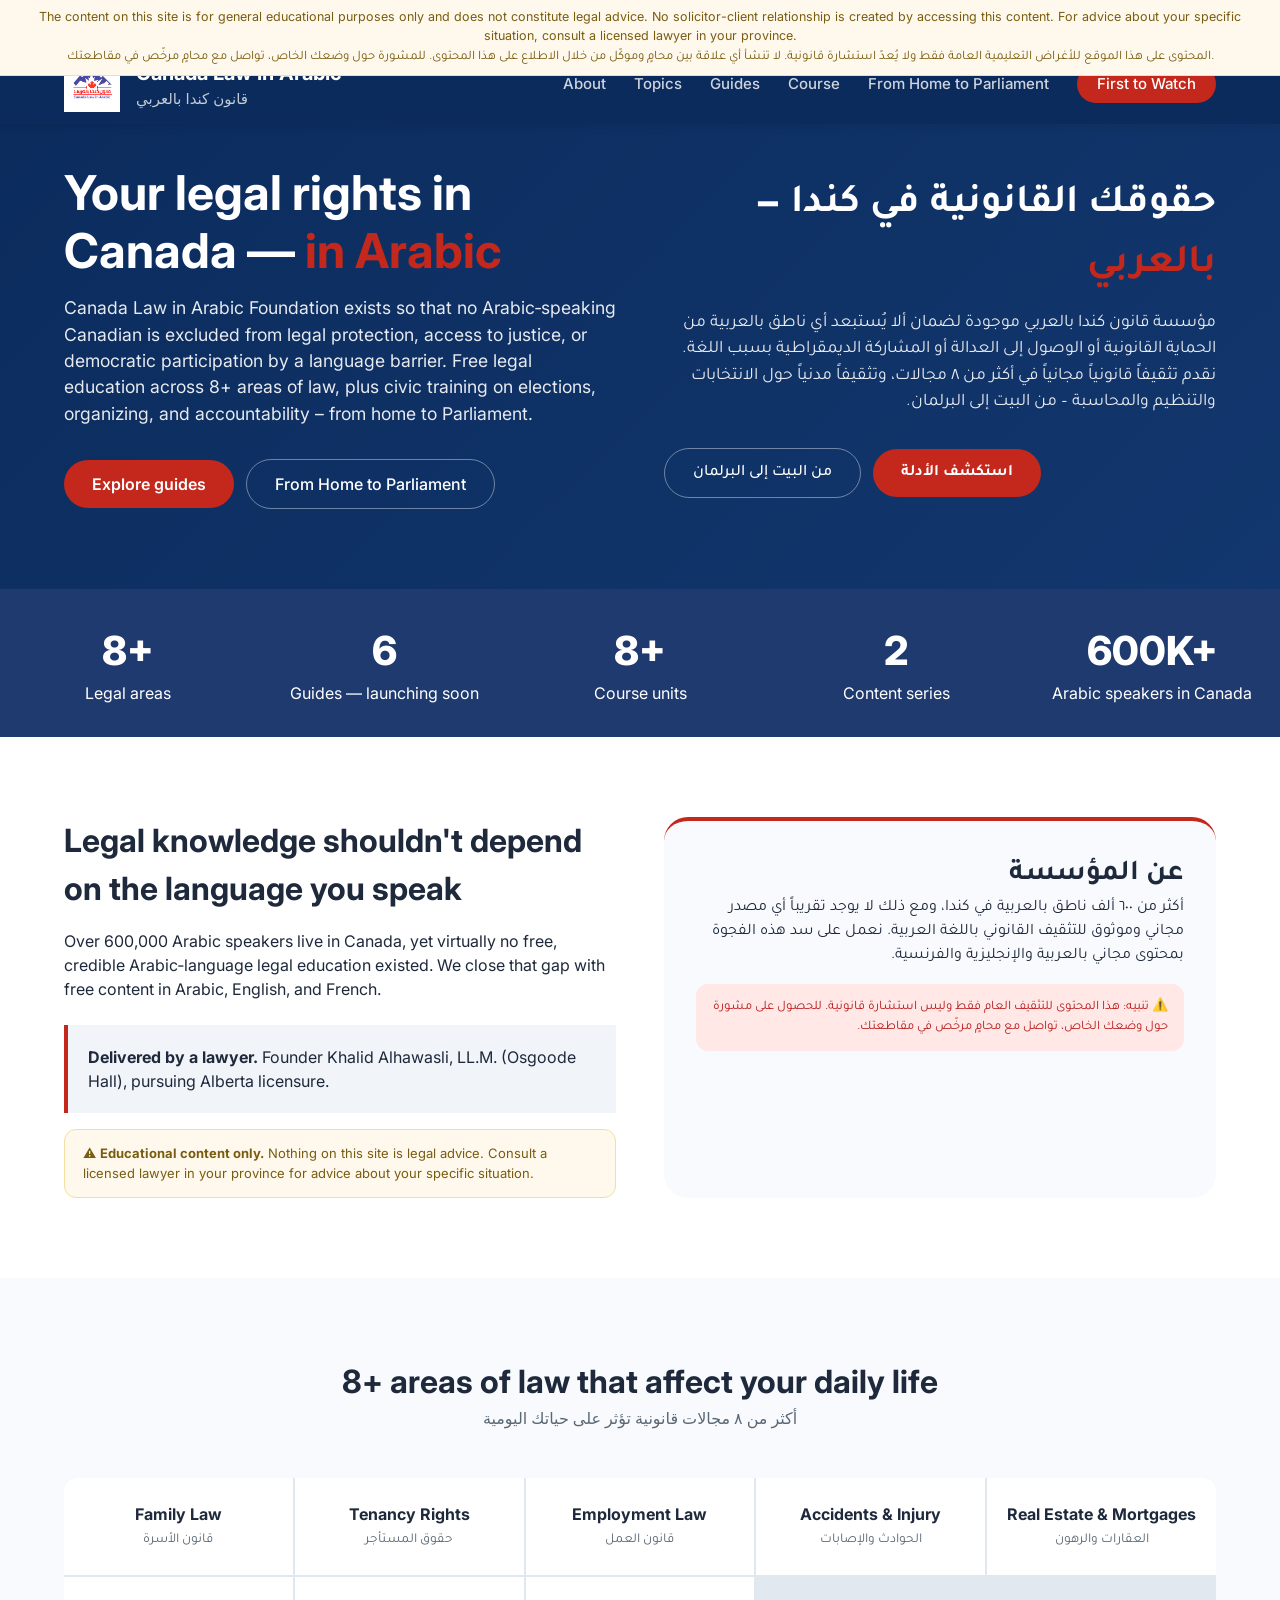
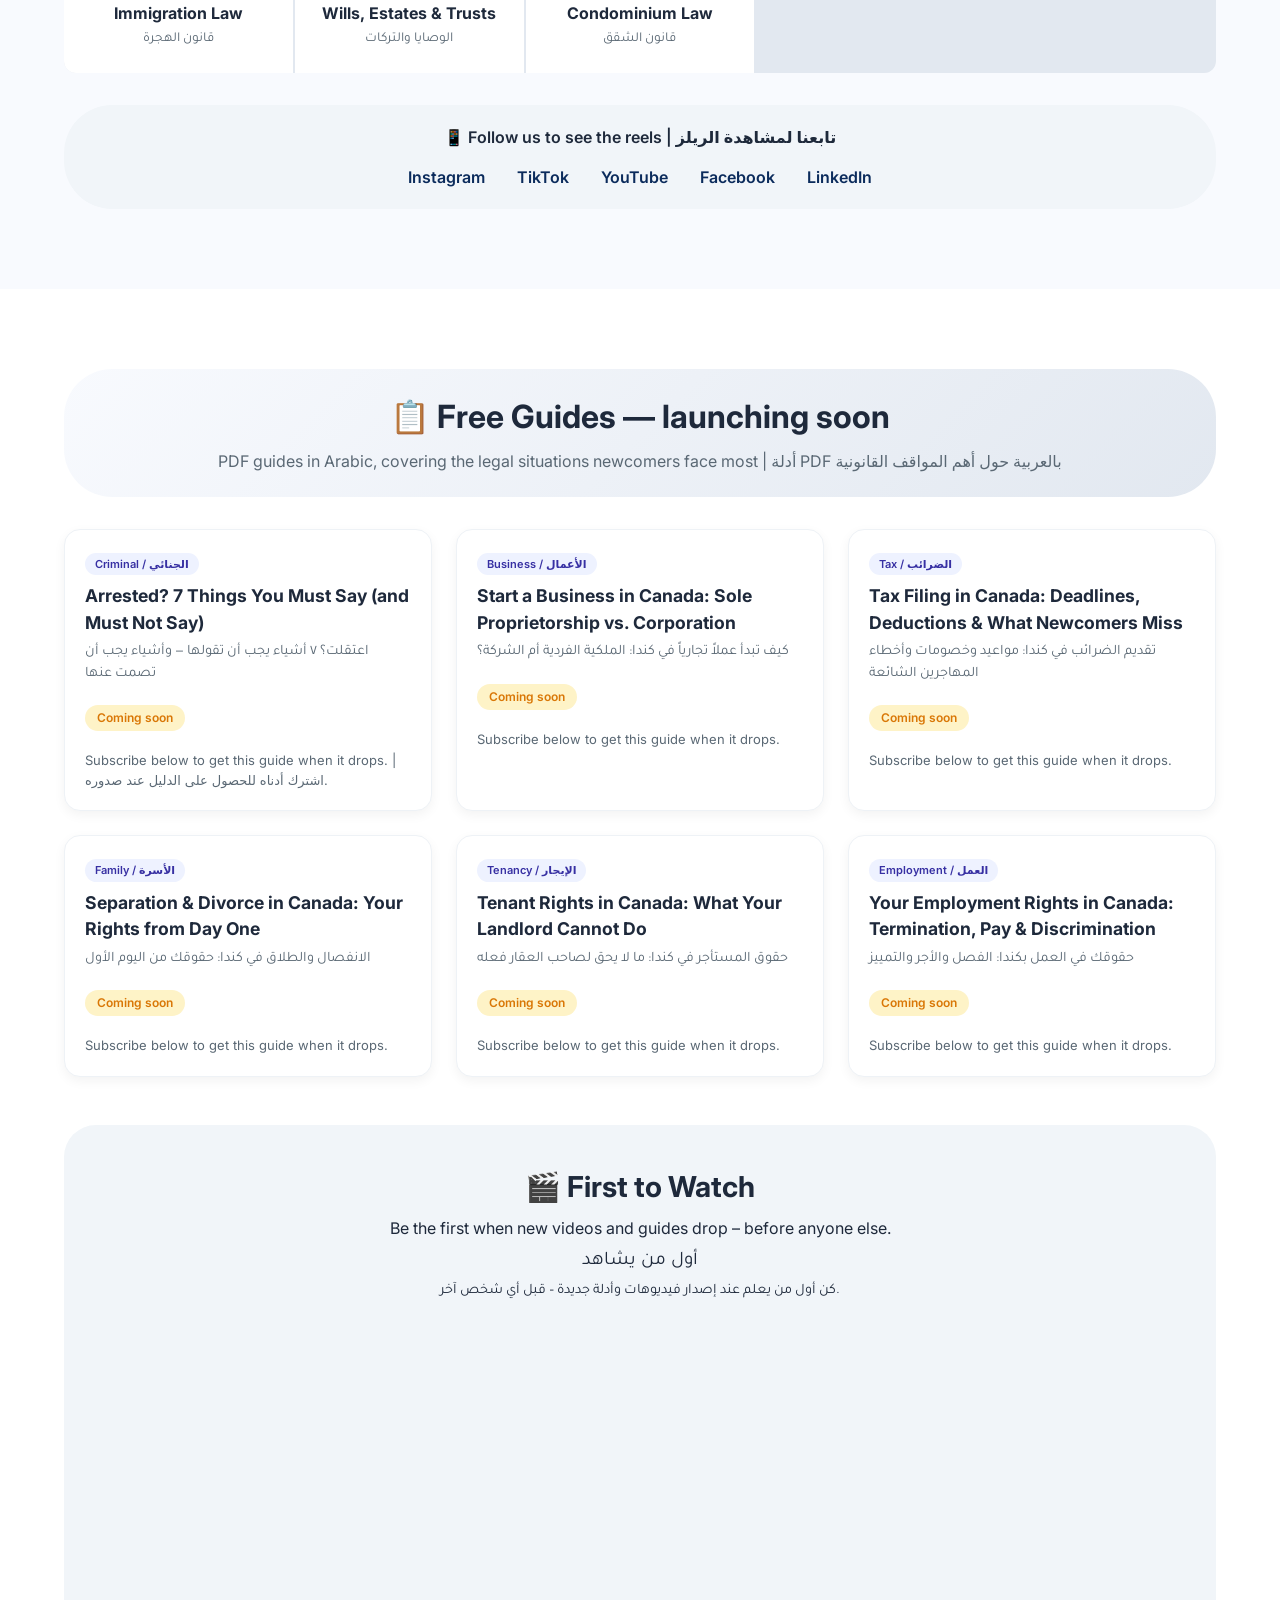
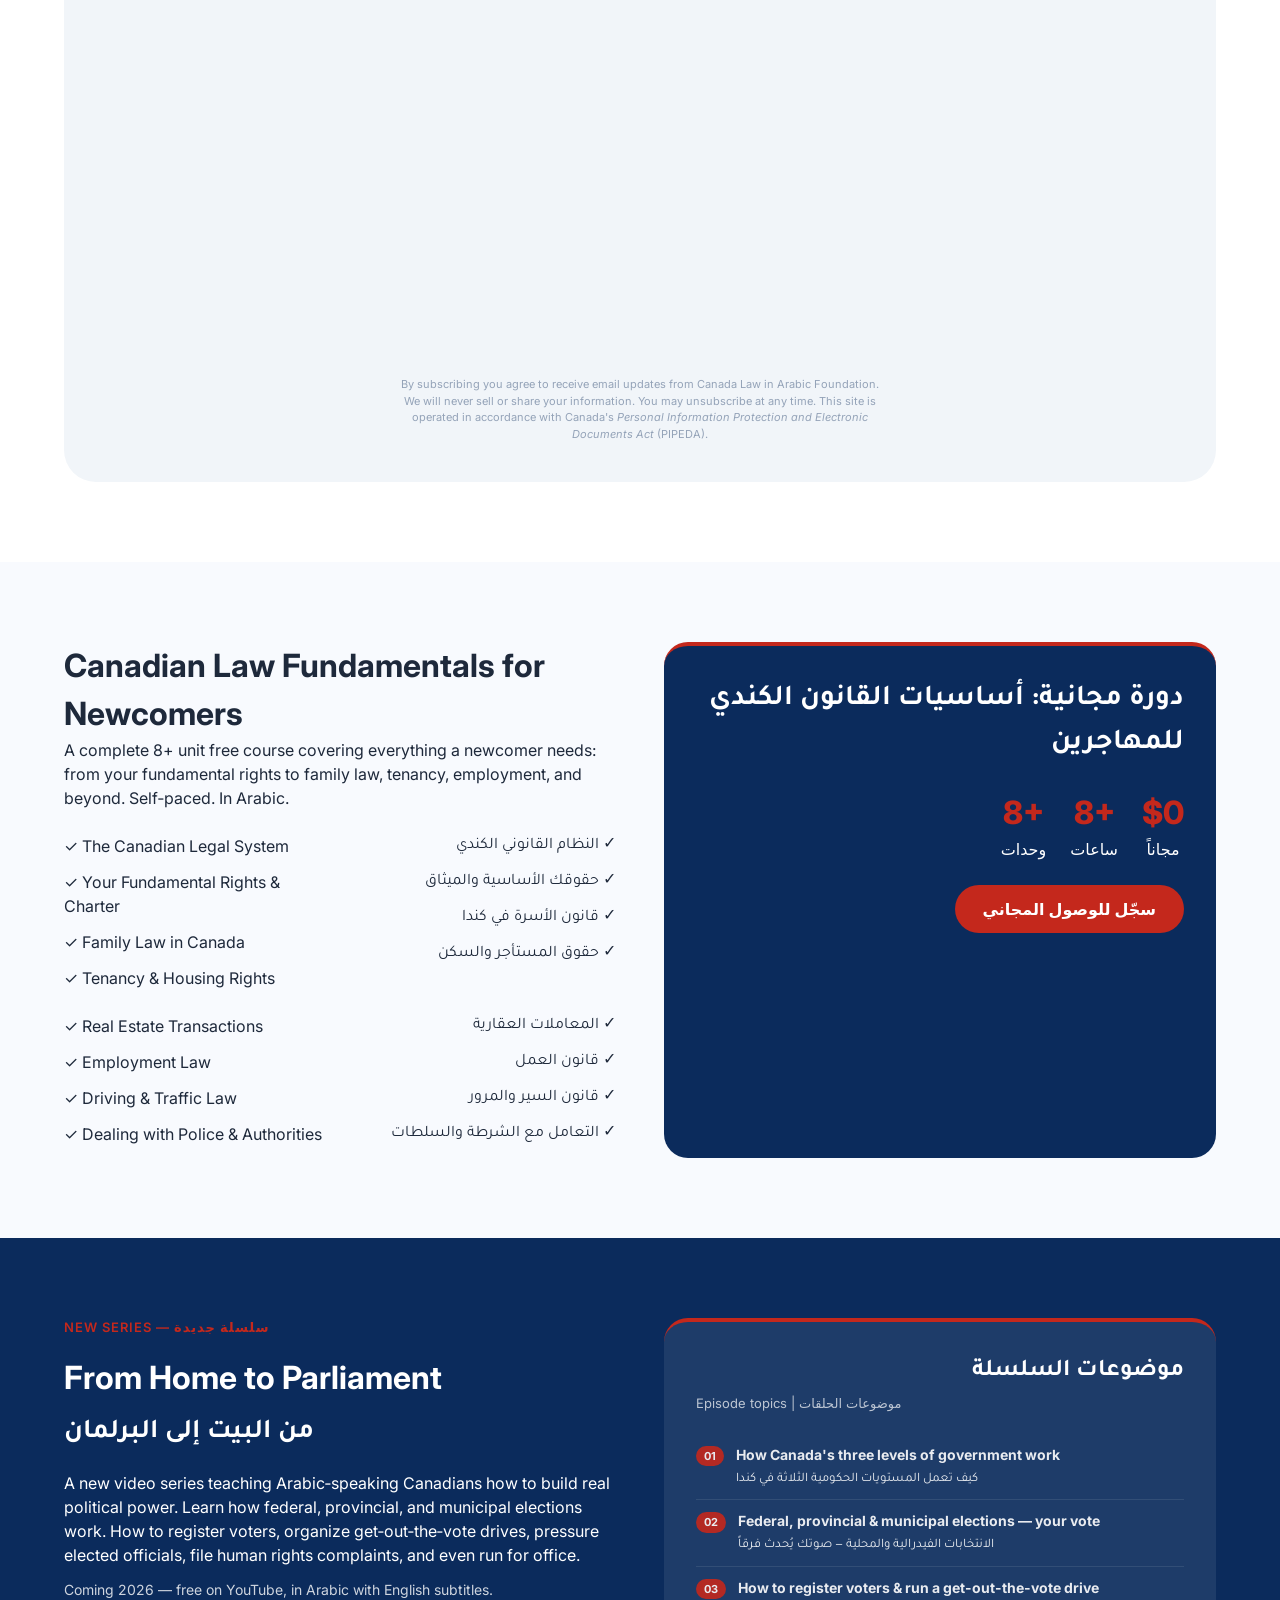
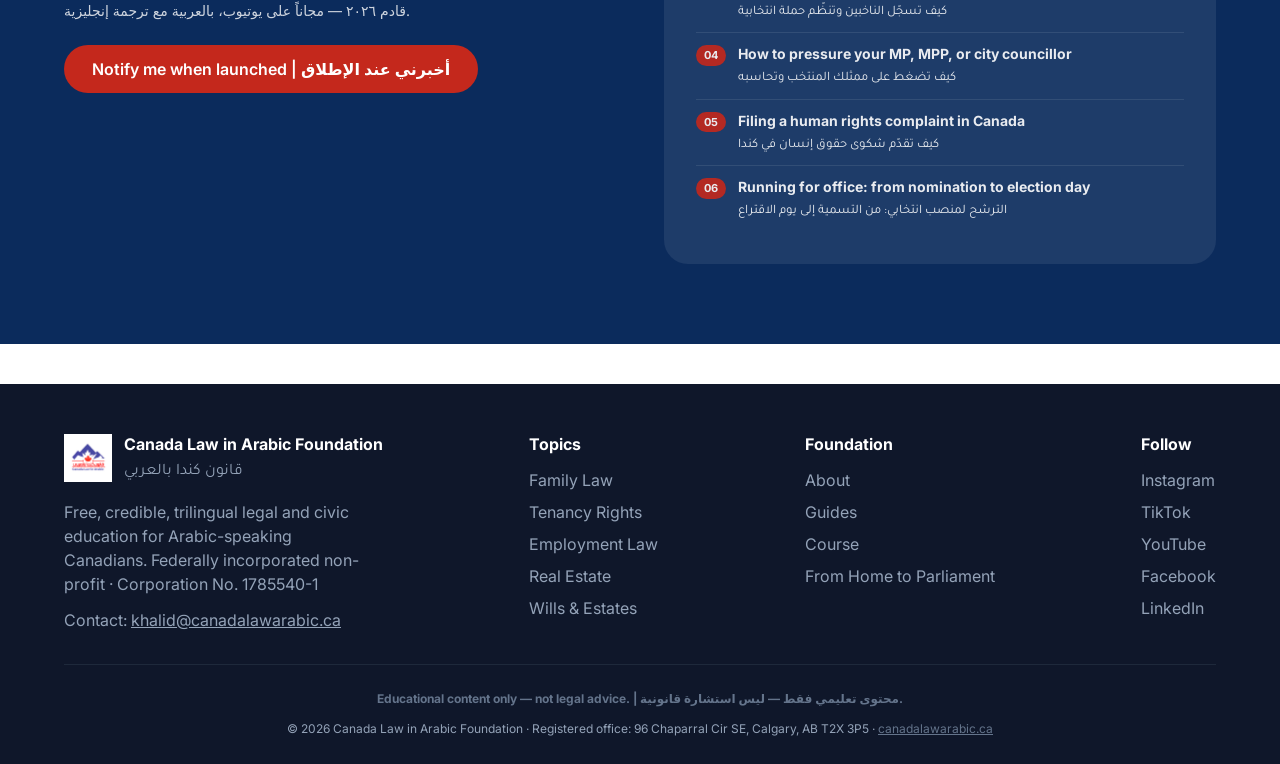
==== index.html @ 336e4d50 "Add files via upload" ====
<!DOCTYPE html>
<html lang="en">
<head>
<meta charset="UTF-8">
<meta name="viewport" content="width=device-width, initial-scale=1.0">
<meta name="description" content="Free Arabic-language legal and civic education for Arabic-speaking Canadians. قانون كندا بالعربي — التثقيف القانوني والمدني المجاني للمجتمع العربي في كندا.">
<title>Canada Law in Arabic — قانون كندا بالعربي</title>
<style>
  * {
    margin: 0;
    padding: 0;
    box-sizing: border-box;
  }
  body {
    font-family: 'Inter', system-ui, -apple-system, sans-serif;
    background: #FFFFFF;
    color: #1e293b;
    line-height: 1.5;
  }
  .container {
    max-width: 1200px;
    margin: 0 auto;
    padding: 0 24px;
  }
  section {
    padding: 80px 0;
  }
  :root {
    --blue-dark: #0B2B5C;
    --blue: #1E3A6F;
    --red: #C4281C;
    --red-bright: #E03A2E;
    --gray-light: #F8FAFE;
    --gray-mid: #64748B;
    --white: #FFFFFF;
  }
  .bg-dark { background: var(--blue-dark); color: white; }
  .bg-light { background: var(--gray-light); }
  .text-red { color: var(--red); }
  .btn-primary {
    background: var(--red);
    color: white;
    padding: 12px 28px;
    border-radius: 40px;
    text-decoration: none;
    font-weight: 600;
    display: inline-block;
    transition: background 0.2s;
    border: none;
    cursor: pointer;
    text-align: center;
  }
  .btn-primary:hover { background: var(--red-bright); }
  .btn-outline-light {
    background: transparent;
    border: 1px solid rgba(255,255,255,0.4);
    color: white;
    padding: 12px 28px;
    border-radius: 40px;
    text-decoration: none;
    font-weight: 500;
    display: inline-block;
    text-align: center;
    transition: all 0.2s;
  }
  .btn-outline-light:hover { border-color: white; background: rgba(255,255,255,0.1); }

  .hero-buttons {
    display: flex;
    flex-direction: row;
    gap: 12px;
    align-items: center;
    flex-wrap: wrap;
  }
  .hero-buttons-ar {
    display: flex;
    flex-direction: row;
    gap: 12px;
    align-items: center;
    flex-wrap: wrap;
    justify-content: flex-end;
  }

  /* ── Disclaimer bar ── */
  .disclaimer-bar {
    background: #FEF9EC;
    border-bottom: 1px solid #F3DFA0;
    padding: 8px 24px;
    text-align: center;
    font-size: 12.5px;
    color: #7A5C10;
    line-height: 1.5;
    position: fixed;
    top: 0;
    left: 0;
    right: 0;
    z-index: 200;
  }
  .disclaimer-bar .ar {
    font-family: 'Tajawal', system-ui;
    font-size: 13px;
    display: block;
    margin-top: 2px;
  }

  /* Navigation */
  nav {
    position: fixed;
    top: 44px; /* disclaimer bar height */
    left: 0;
    right: 0;
    background: var(--blue-dark);
    padding: 12px 0;
    z-index: 100;
    box-shadow: 0 2px 10px rgba(0,0,0,0.1);
  }
  .nav-inner {
    display: flex;
    justify-content: space-between;
    align-items: center;
    max-width: 1200px;
    margin: 0 auto;
    padding: 0 24px;
  }
  .logo {
    display: flex;
    align-items: center;
    gap: 16px;
    text-decoration: none;
  }
  .logo img { height: 56px; width: auto; }
  .logo-text .en { font-weight: 700; font-size: 20px; color: white; }
  .logo-text .ar { font-size: 15px; color: rgba(255,255,255,0.75); }

  /* Desktop nav links */
  .nav-links {
    display: flex;
    gap: 28px;
    align-items: center;
  }
  .nav-links a {
    color: rgba(255,255,255,0.8);
    text-decoration: none;
    font-size: 15px;
    font-weight: 500;
  }
  .nav-links a.nav-cta {
    background: var(--red);
    padding: 8px 20px;
    border-radius: 40px;
    color: white;
  }

  /* Mobile menu button */
  .menu-toggle {
    display: none;
    background: none;
    border: none;
    cursor: pointer;
    padding: 8px;
  }
  .menu-toggle span {
    display: block;
    width: 25px;
    height: 3px;
    background: white;
    margin: 5px 0;
    transition: 0.3s;
  }

  /* Hero */
  .hero {
    padding-top: 164px; /* disclaimer 44px + nav ~80px + some breathing room */
    background: linear-gradient(135deg, #0B2B5C 0%, #12376E 100%);
    color: white;
  }
  .hero-grid {
    display: grid;
    grid-template-columns: 1fr 1fr;
    gap: 48px;
    align-items: center;
  }
  .hero h1 { font-size: 3rem; font-weight: 700; margin-bottom: 1rem; line-height: 1.2; }
  .hero p { font-size: 1.1rem; opacity: 0.9; margin-bottom: 2rem; }
  .hero-ar { direction: rtl; text-align: right; font-family: 'Tajawal', system-ui; }
  .hero-ar h2 { font-size: 2.5rem; font-weight: 700; margin-bottom: 1rem; }

  /* Stats */
  .stats-grid {
    display: grid;
    grid-template-columns: repeat(5,1fr);
    background: var(--blue);
    color: white;
    text-align: center;
    padding: 32px 0;
  }
  .stat-number { font-size: 2.5rem; font-weight: 800; }
  .stat-note { font-size: 10px; opacity: 0.6; font-style: italic; margin-top: 2px; }

  /* Pillars */
  .pillars-grid {
    display: grid;
    grid-template-columns: repeat(auto-fill, minmax(220px,1fr));
    gap: 2px;
    background: #e2e8f0;
    border-radius: 12px;
    overflow: hidden;
    margin-bottom: 32px;
  }
  .pillar-card {
    background: white;
    padding: 24px 16px;
    text-align: center;
  }
  .pillar-card h3 { font-size: 1rem; font-weight: 700; margin-bottom: 4px; }
  .pillar-card .ar { font-family: 'Tajawal', system-ui; font-size: 0.85rem; color: #5a6874; }

  /* Social */
  .social-follow {
    text-align: center;
    margin-top: 24px;
    padding: 20px;
    background: #F1F5F9;
    border-radius: 48px;
  }
  .social-follow p { font-weight: 600; margin-bottom: 16px; }
  .social-icons {
    display: flex;
    justify-content: center;
    gap: 32px;
    flex-wrap: wrap;
  }
  .social-icons a {
    color: var(--blue-dark);
    text-decoration: none;
    font-weight: 600;
    font-size: 1rem;
    transition: color 0.2s;
  }
  .social-icons a:hover { color: var(--red); }

  /* Guides */
  .guides-header {
    text-align: center;
    margin-bottom: 32px;
    background: linear-gradient(135deg, #F8FAFE 0%, #E2E8F0 100%);
    padding: 24px;
    border-radius: 48px;
    width: 100%;
  }
  .guides-header h2 { font-size: 2rem; margin-bottom: 8px; }
  .guides-header p { color: #5a6874; }
  .guides-grid {
    display: grid;
    grid-template-columns: repeat(auto-fill, minmax(280px,1fr));
    gap: 24px;
    margin-top: 32px;
  }
  .guide-card {
    background: white;
    border-radius: 16px;
    box-shadow: 0 4px 12px rgba(0,0,0,0.05);
    padding: 20px;
    border: 1px solid #eef2f6;
  }
  .guide-card h3 { font-size: 1.1rem; margin-bottom: 6px; }
  .guide-card .ar-title { font-family: 'Tajawal', system-ui; font-size: 0.9rem; color: #5a6874; margin-bottom: 12px; }
  .badge-coming {
    display: inline-block;
    background: #FEF3C7;
    color: #D97706;
    font-size: 12px;
    font-weight: 600;
    padding: 4px 12px;
    border-radius: 20px;
    margin: 8px 0;
  }
  .guide-area-tag {
    display: inline-block;
    background: #EEF2FF;
    color: #3730A3;
    font-size: 11px;
    font-weight: 600;
    padding: 3px 10px;
    border-radius: 20px;
    margin-bottom: 8px;
  }

  /* Two columns */
  .two-columns {
    display: grid;
    grid-template-columns: 1fr 1fr;
    gap: 48px;
  }
  .dark-card {
    background: rgba(255,255,255,0.08);
    border-radius: 24px;
    padding: 32px;
    border-top: 4px solid var(--red);
  }
  .course-stats {
    display: flex;
    gap: 24px;
    justify-content: flex-end;
    margin: 24px 0;
  }
  .course-stats div { text-align: center; }
  .course-stats .number {
    font-size: 2rem;
    font-weight: 800;
    color: var(--red);
  }

  /* Parliament series episodes */
  .episode-list {
    list-style: none;
    margin-top: 20px;
  }
  .episode-list li {
    display: flex;
    align-items: flex-start;
    gap: 12px;
    padding: 10px 0;
    border-bottom: 1px solid rgba(255,255,255,0.1);
    font-size: 14px;
    opacity: 0.9;
  }
  .episode-list li:last-child { border-bottom: none; }
  .ep-num {
    background: var(--red);
    color: white;
    font-size: 11px;
    font-weight: 700;
    padding: 2px 8px;
    border-radius: 20px;
    flex-shrink: 0;
    margin-top: 2px;
  }

  /* Footer */
  footer {
    background: #0F172A;
    color: #94a3b8;
    padding: 48px 0 24px;
    margin-top: 40px;
  }
  footer li { margin-bottom: 8px; }

  /* Responsive */
  @media (max-width: 768px) {
    .hero-grid, .two-columns { grid-template-columns: 1fr; }
    .stats-grid { grid-template-columns: repeat(2,1fr); gap: 16px; }
    .guides-grid { grid-template-columns: 1fr; }
    .pillars-grid { grid-template-columns: repeat(2,1fr); }
    .guides-header { padding: 16px; }
    .hero-buttons, .hero-buttons-ar { justify-content: center; }

    .disclaimer-bar { font-size: 11px; padding: 6px 12px; }
    nav { top: 52px; }
    .hero { padding-top: 172px; }

    /* Mobile menu */
    .menu-toggle { display: block; }
    .nav-links {
      position: fixed;
      top: 132px; /* disclaimer + nav */
      left: -100%;
      width: 100%;
      background: var(--blue-dark);
      flex-direction: column;
      gap: 0;
      transition: 0.3s;
      padding: 20px 0;
      z-index: 99;
    }
    .nav-links.active { left: 0; }
    .nav-links a {
      display: block;
      padding: 15px 24px;
      width: 100%;
      text-align: center;
      border-bottom: 1px solid rgba(255,255,255,0.1);
      margin-left: 0;
    }
    .nav-links a.nav-cta {
      background: var(--red);
      margin: 10px 24px;
      width: auto;
      display: inline-block;
    }
  }
</style>
<link href="https://fonts.googleapis.com/css2?family=Inter:opsz,wght@14..32,400;14..32,500;14..32,600;14..32,700&family=Tajawal:wght@400;500;700;800&display=swap" rel="stylesheet">
</head>
<body>

<!-- ── DISCLAIMER BAR ── -->
<div class="disclaimer-bar">
  The content on this site is for general educational purposes only and does not constitute legal advice. No solicitor-client relationship is created by accessing this content. For advice about your specific situation, consult a licensed lawyer in your province.
  <span class="ar">المحتوى على هذا الموقع للأغراض التعليمية العامة فقط ولا يُعدّ استشارة قانونية. لا تنشأ أي علاقة بين محامٍ وموكّل من خلال الاطلاع على هذا المحتوى. للمشورة حول وضعك الخاص، تواصل مع محامٍ مرخّص في مقاطعتك.</span>
</div>

<nav>
  <div class="nav-inner">
    <a href="#home" class="logo">
      <img src="images/logo.png" alt="Canada Law in Arabic" onerror="this.src='https://canadalawarabic.ca/images/logo.png'">
      <div class="logo-text"><div class="en">Canada Law in Arabic</div><div class="ar">قانون كندا بالعربي</div></div>
    </a>
    <button class="menu-toggle" id="menuToggle" aria-label="Menu">
      <span></span><span></span><span></span>
    </button>
    <div class="nav-links" id="navLinks">
      <a href="#about">About</a>
      <a href="#pillars">Topics</a>
      <a href="#guides">Guides</a>
      <a href="#course">Course</a>
      <a href="#power-series">From Home to Parliament</a>
      <a href="#subscribe-form" class="nav-cta">First to Watch</a>
    </div>
  </div>
</nav>

<section class="hero" id="home">
  <div class="container">
    <div class="hero-grid">
      <div>
        <h1>Your legal rights in Canada — <span class="text-red">in Arabic</span></h1>
        <p>Canada Law in Arabic Foundation exists so that no Arabic‑speaking Canadian is excluded from legal protection, access to justice, or democratic participation by a language barrier. Free legal education across 8+ areas of law, plus civic training on elections, organizing, and accountability – from home to Parliament.</p>
        <div class="hero-buttons">
          <a href="#guides" class="btn-primary">Explore guides</a>
          <a href="#power-series" class="btn-outline-light">From Home to Parliament</a>
        </div>
      </div>
      <div class="hero-ar">
        <h2>حقوقك القانونية في كندا — <span class="text-red">بالعربي</span></h2>
        <p>مؤسسة قانون كندا بالعربي موجودة لضمان ألا يُستبعد أي ناطق بالعربية من الحماية القانونية أو الوصول إلى العدالة أو المشاركة الديمقراطية بسبب اللغة. نقدم تثقيفاً قانونياً مجانياً في أكثر من ٨ مجالات، وتثقيفاً مدنياً حول الانتخابات والتنظيم والمحاسبة – من البيت إلى البرلمان.</p>
        <div class="hero-buttons-ar">
          <a href="#guides" class="btn-primary">استكشف الأدلة</a>
          <a href="#power-series" class="btn-outline-light">من البيت إلى البرلمان</a>
        </div>
      </div>
    </div>
  </div>
</section>

<div class="stats-grid">
  <div>
    <div class="stat-number">8+</div>
    <div>Legal areas</div>
  </div>
  <div>
    <div class="stat-number">6</div>
    <div>Guides — launching soon</div>
  </div>
  <div>
    <div class="stat-number">8+</div>
    <div>Course units</div>
  </div>
  <div>
    <div class="stat-number">2</div>
    <div>Content series</div>
  </div>
  <div>
    <div class="stat-number">600K+</div>
    <div>Arabic speakers in Canada</div>
  </div>
</div>

<section id="about">
  <div class="container">
    <div class="two-columns">
      <div>
        <h2 style="font-size: 2rem; margin-bottom: 1rem;">Legal knowledge shouldn't depend on the language you speak</h2>
        <p>Over 600,000 Arabic speakers live in Canada, yet virtually no free, credible Arabic‑language legal education existed. We close that gap with free content in Arabic, English, and French.</p>
        <div style="background: #F1F5F9; padding: 20px; border-left: 4px solid var(--red); margin-top: 24px;">
          <strong>Delivered by a lawyer.</strong> Founder Khalid Alhawasli, LL.M. (Osgoode Hall), pursuing Alberta licensure.
        </div>
        <div style="background: #FEF9EC; border: 1px solid #F3DFA0; padding: 14px 18px; border-radius: 12px; margin-top: 16px; font-size: 13px; color: #7A5C10;">
          ⚠️ <strong>Educational content only.</strong> Nothing on this site is legal advice. Consult a licensed lawyer in your province for advice about your specific situation.
        </div>
      </div>
      <div style="background: #F8FAFE; padding: 32px; border-radius: 24px; border-top: 4px solid var(--red);">
        <h3 style="font-family: 'Tajawal'; font-size: 1.8rem; text-align: right; direction: rtl;">عن المؤسسة</h3>
        <p style="font-family: 'Tajawal'; direction: rtl; text-align: right;">أكثر من ٦٠٠ ألف ناطق بالعربية في كندا، ومع ذلك لا يوجد تقريباً أي مصدر مجاني وموثوق للتثقيف القانوني باللغة العربية. نعمل على سد هذه الفجوة بمحتوى مجاني بالعربية والإنجليزية والفرنسية.</p>
        <div style="background: #FFE8E6; padding: 14px 16px; border-radius: 12px; margin-top: 16px;">
          <p style="font-family: 'Tajawal'; font-size: 13px; color: #B91C1C; direction: rtl; text-align: right;">⚠️ تنبيه: هذا المحتوى للتثقيف العام فقط وليس استشارة قانونية. للحصول على مشورة حول وضعك الخاص، تواصل مع محامٍ مرخّص في مقاطعتك.</p>
        </div>
      </div>
    </div>
  </div>
</section>

<section id="pillars" class="bg-light">
  <div class="container">
    <div style="text-align: center; margin-bottom: 48px;">
      <h2 style="font-size: 2rem;">8+ areas of law that affect your daily life</h2>
      <p style="color: #5a6874;">أكثر من ٨ مجالات قانونية تؤثر على حياتك اليومية</p>
    </div>
    <div class="pillars-grid">
      <div class="pillar-card"><h3>Family Law</h3><div class="ar">قانون الأسرة</div></div>
      <div class="pillar-card"><h3>Tenancy Rights</h3><div class="ar">حقوق المستأجر</div></div>
      <div class="pillar-card"><h3>Employment Law</h3><div class="ar">قانون العمل</div></div>
      <div class="pillar-card"><h3>Accidents &amp; Injury</h3><div class="ar">الحوادث والإصابات</div></div>
      <div class="pillar-card"><h3>Real Estate &amp; Mortgages</h3><div class="ar">العقارات والرهون</div></div>
      <div class="pillar-card"><h3>Immigration Law</h3><div class="ar">قانون الهجرة</div></div>
      <div class="pillar-card"><h3>Wills, Estates &amp; Trusts</h3><div class="ar">الوصايا والتركات</div></div>
      <div class="pillar-card"><h3>Condominium Law</h3><div class="ar">قانون الشقق</div></div>
    </div>

    <div class="social-follow">
      <p>📱 Follow us to see the reels | تابعنا لمشاهدة الريلز</p>
      <div class="social-icons">
        <a href="https://instagram.com/canadalawarabic" target="_blank">Instagram</a>
        <a href="https://tiktok.com/@canadalawarabic" target="_blank">TikTok</a>
        <a href="https://youtube.com/@canadalawarabic" target="_blank">YouTube</a>
        <a href="https://facebook.com/canadalawarabic" target="_blank">Facebook</a>
        <a href="https://linkedin.com/company/canadalawarabic" target="_blank">LinkedIn</a>
      </div>
    </div>
  </div>
</section>

<section id="guides">
  <div class="container">
    <div class="guides-header">
      <h2>📋 Free Guides — launching soon</h2>
      <p>PDF guides in Arabic, covering the legal situations newcomers face most | أدلة PDF بالعربية حول أهم المواقف القانونية</p>
    </div>

    <div class="guides-grid">

      <div class="guide-card">
        <div class="guide-area-tag">Criminal / الجنائي</div>
        <h3>Arrested? 7 Things You Must Say (and Must Not Say)</h3>
        <div class="ar-title">اعتقلت؟ ٧ أشياء يجب أن تقولها — وأشياء يجب أن تصمت عنها</div>
        <div class="badge-coming">Coming soon</div>
        <div style="margin-top: 12px; font-size: 13px; color: #5a6874;">Subscribe below to get this guide when it drops. | اشترك أدناه للحصول على الدليل عند صدوره.</div>
      </div>

      <div class="guide-card">
        <div class="guide-area-tag">Business / الأعمال</div>
        <h3>Start a Business in Canada: Sole Proprietorship vs. Corporation</h3>
        <div class="ar-title">كيف تبدأ عملاً تجارياً في كندا: الملكية الفردية أم الشركة؟</div>
        <div class="badge-coming">Coming soon</div>
        <div style="margin-top: 12px; font-size: 13px; color: #5a6874;">Subscribe below to get this guide when it drops.</div>
      </div>

      <div class="guide-card">
        <div class="guide-area-tag">Tax / الضرائب</div>
        <h3>Tax Filing in Canada: Deadlines, Deductions &amp; What Newcomers Miss</h3>
        <div class="ar-title">تقديم الضرائب في كندا: مواعيد وخصومات وأخطاء المهاجرين الشائعة</div>
        <div class="badge-coming">Coming soon</div>
        <div style="margin-top: 12px; font-size: 13px; color: #5a6874;">Subscribe below to get this guide when it drops.</div>
      </div>

      <div class="guide-card">
        <div class="guide-area-tag">Family / الأسرة</div>
        <h3>Separation &amp; Divorce in Canada: Your Rights from Day One</h3>
        <div class="ar-title">الانفصال والطلاق في كندا: حقوقك من اليوم الأول</div>
        <div class="badge-coming">Coming soon</div>
        <div style="margin-top: 12px; font-size: 13px; color: #5a6874;">Subscribe below to get this guide when it drops.</div>
      </div>

      <div class="guide-card">
        <div class="guide-area-tag">Tenancy / الإيجار</div>
        <h3>Tenant Rights in Canada: What Your Landlord Cannot Do</h3>
        <div class="ar-title">حقوق المستأجر في كندا: ما لا يحق لصاحب العقار فعله</div>
        <div class="badge-coming">Coming soon</div>
        <div style="margin-top: 12px; font-size: 13px; color: #5a6874;">Subscribe below to get this guide when it drops.</div>
      </div>

      <div class="guide-card">
        <div class="guide-area-tag">Employment / العمل</div>
        <h3>Your Employment Rights in Canada: Termination, Pay &amp; Discrimination</h3>
        <div class="ar-title">حقوقك في العمل بكندا: الفصل والأجر والتمييز</div>
        <div class="badge-coming">Coming soon</div>
        <div style="margin-top: 12px; font-size: 13px; color: #5a6874;">Subscribe below to get this guide when it drops.</div>
      </div>

    </div>

    <!-- First to Watch Signup Form -->
    <div id="subscribe-form" style="text-align: center; margin-top: 48px; padding: 40px; background: #F1F5F9; border-radius: 32px;">
      <h3 style="font-size: 1.8rem; margin-bottom: 8px;">🎬 First to Watch</h3>
      <p style="font-size: 1rem; color: #1e293b;">Be the first when new videos and guides drop – before anyone else.</p>
      <p style="font-family: 'Tajawal'; font-size: 1.2rem; margin: 8px 0 4px;">أول من يشاهد</p>
      <p style="font-family: 'Tajawal'; font-size: 0.9rem; color: #1e293b;">كن أول من يعلم عند إصدار فيديوهات وأدلة جديدة – قبل أي شخص آخر.</p>

      <div style="max-width: 600px; margin: 32px auto 0;">
        <iframe src="https://docs.google.com/forms/d/e/1FAIpQLSfvVFkHCdljxDy-EshnzQJp6306u39SFdUOjzEy4w23G-iPYw/viewform?embedded=true" width="100%" height="620" frameborder="0" marginheight="0" marginwidth="0">Loading…</iframe>
      </div>

      <p style="font-size: 11px; color: #94a3b8; margin-top: 16px; max-width: 480px; margin-left: auto; margin-right: auto;">
        By subscribing you agree to receive email updates from Canada Law in Arabic Foundation. We will never sell or share your information. You may unsubscribe at any time. This site is operated in accordance with Canada's <em>Personal Information Protection and Electronic Documents Act</em> (PIPEDA).
      </p>
    </div>
  </div>
</section>

<section id="course" class="bg-light">
  <div class="container">
    <div class="two-columns">
      <div>
        <h2 style="font-size: 2rem;">Canadian Law Fundamentals for Newcomers</h2>
        <p>A complete 8+ unit free course covering everything a newcomer needs: from your fundamental rights to family law, tenancy, employment, and beyond. Self‑paced. In Arabic.</p>
        <div style="display: grid; grid-template-columns: 1fr 1fr; gap: 12px; margin-top: 24px;">
          <div>
            <ul style="list-style: none;">
              <li style="margin-bottom: 12px;">✓ The Canadian Legal System</li>
              <li style="margin-bottom: 12px;">✓ Your Fundamental Rights &amp; Charter</li>
              <li style="margin-bottom: 12px;">✓ Family Law in Canada</li>
              <li style="margin-bottom: 12px;">✓ Tenancy &amp; Housing Rights</li>
            </ul>
          </div>
          <div>
            <ul style="list-style: none; font-family: 'Tajawal'; direction: rtl; text-align: right;">
              <li style="margin-bottom: 12px;">✓ النظام القانوني الكندي</li>
              <li style="margin-bottom: 12px;">✓ حقوقك الأساسية والميثاق</li>
              <li style="margin-bottom: 12px;">✓ قانون الأسرة في كندا</li>
              <li style="margin-bottom: 12px;">✓ حقوق المستأجر والسكن</li>
            </ul>
          </div>
          <div>
            <ul style="list-style: none;">
              <li style="margin-bottom: 12px;">✓ Real Estate Transactions</li>
              <li style="margin-bottom: 12px;">✓ Employment Law</li>
              <li style="margin-bottom: 12px;">✓ Driving &amp; Traffic Law</li>
              <li style="margin-bottom: 12px;">✓ Dealing with Police &amp; Authorities</li>
            </ul>
          </div>
          <div>
            <ul style="list-style: none; font-family: 'Tajawal'; direction: rtl; text-align: right;">
              <li style="margin-bottom: 12px;">✓ المعاملات العقارية</li>
              <li style="margin-bottom: 12px;">✓ قانون العمل</li>
              <li style="margin-bottom: 12px;">✓ قانون السير والمرور</li>
              <li style="margin-bottom: 12px;">✓ التعامل مع الشرطة والسلطات</li>
            </ul>
          </div>
        </div>
      </div>
      <div class="dark-card" style="background: var(--blue-dark); color: white;">
        <h3 style="font-family: 'Tajawal'; font-size: 1.8rem; text-align: right; direction: rtl;">دورة مجانية: أساسيات القانون الكندي للمهاجرين</h3>
        <div class="course-stats">
          <div><span class="number">8+</span><br>وحدات</div>
          <div><span class="number">8+</span><br>ساعات</div>
          <div><span class="number">$0</span><br>مجاناً</div>
        </div>
        <a href="#subscribe-form" class="btn-primary" style="float: right;">سجّل للوصول المجاني</a>
        <div style="clear: both;"></div>
      </div>
    </div>
  </div>
</section>

<section id="power-series" style="background: var(--blue-dark); color: white;">
  <div class="container">
    <div class="two-columns">
      <div>
        <div style="color: var(--red); font-weight: 600; letter-spacing: 1px; text-transform: uppercase; font-size: 13px;">New Series — سلسلة جديدة</div>
        <h2 style="font-size: 2rem; margin: 16px 0;">From Home to Parliament<br><span style="font-family: 'Tajawal'; font-size: 1.7rem;">من البيت إلى البرلمان</span></h2>
        <p>A new video series teaching Arabic‑speaking Canadians how to build real political power. Learn how federal, provincial, and municipal elections work. How to register voters, organize get‑out‑the‑vote drives, pressure elected officials, file human rights complaints, and even run for office.</p>
        <p style="margin-top: 12px; opacity: 0.8; font-size: 14px;">Coming 2026 — free on YouTube, in Arabic with English subtitles.<br>قادم ٢٠٢٦ — مجاناً على يوتيوب، بالعربية مع ترجمة إنجليزية.</p>
        <a href="#subscribe-form" class="btn-primary" style="margin-top: 24px; display: inline-block;">Notify me when launched | أخبرني عند الإطلاق</a>
      </div>
      <div class="dark-card">
        <h3 style="font-family: 'Tajawal'; font-size: 1.5rem; margin-bottom: 4px; direction: rtl; text-align: right;">موضوعات السلسلة</h3>
        <p style="font-size: 13px; opacity: 0.7; margin-bottom: 8px;">Episode topics | موضوعات الحلقات</p>
        <ul class="episode-list">
          <li><span class="ep-num">01</span><div><strong>How Canada's three levels of government work</strong><br><span style="font-family:'Tajawal'; font-size:13px;">كيف تعمل المستويات الحكومية الثلاثة في كندا</span></div></li>
          <li><span class="ep-num">02</span><div><strong>Federal, provincial &amp; municipal elections — your vote</strong><br><span style="font-family:'Tajawal'; font-size:13px;">الانتخابات الفيدرالية والمحلية — صوتك يُحدث فرقاً</span></div></li>
          <li><span class="ep-num">03</span><div><strong>How to register voters &amp; run a get-out-the-vote drive</strong><br><span style="font-family:'Tajawal'; font-size:13px;">كيف تسجّل الناخبين وتنظّم حملة انتخابية</span></div></li>
          <li><span class="ep-num">04</span><div><strong>How to pressure your MP, MPP, or city councillor</strong><br><span style="font-family:'Tajawal'; font-size:13px;">كيف تضغط على ممثلك المنتخب وتحاسبه</span></div></li>
          <li><span class="ep-num">05</span><div><strong>Filing a human rights complaint in Canada</strong><br><span style="font-family:'Tajawal'; font-size:13px;">كيف تقدّم شكوى حقوق إنسان في كندا</span></div></li>
          <li><span class="ep-num">06</span><div><strong>Running for office: from nomination to election day</strong><br><span style="font-family:'Tajawal'; font-size:13px;">الترشح لمنصب انتخابي: من التسمية إلى يوم الاقتراع</span></div></li>
        </ul>
      </div>
    </div>
  </div>
</section>

<footer>
  <div class="container">
    <div style="display: flex; justify-content: space-between; flex-wrap: wrap; gap: 32px;">
      <div>
        <div style="display: flex; align-items: center; gap: 12px;">
          <img src="images/logo.png" alt="Canada Law in Arabic Foundation logo" style="height: 48px;" onerror="this.src='https://canadalawarabic.ca/images/logo.png'">
          <div><strong style="color: white;">Canada Law in Arabic Foundation</strong><br><span style="font-family: 'Tajawal';">قانون كندا بالعربي</span></div>
        </div>
        <p style="max-width: 300px; margin-top: 16px;">Free, credible, trilingual legal and civic education for Arabic-speaking Canadians. Federally incorporated non-profit · Corporation No. 1785540-1</p>
        <p style="margin-top: 12px;">Contact: <a href="mailto:khalid@canadalawarabic.ca" style="color: #94a3b8;">khalid@canadalawarabic.ca</a></p>
      </div>
      <div>
        <h4 style="color: white;">Topics</h4>
        <ul style="list-style: none; margin-top: 12px;">
          <li><a href="#pillars" style="color: #94a3b8; text-decoration: none;">Family Law</a></li>
          <li><a href="#pillars" style="color: #94a3b8; text-decoration: none;">Tenancy Rights</a></li>
          <li><a href="#pillars" style="color: #94a3b8; text-decoration: none;">Employment Law</a></li>
          <li><a href="#pillars" style="color: #94a3b8; text-decoration: none;">Real Estate</a></li>
          <li><a href="#pillars" style="color: #94a3b8; text-decoration: none;">Wills &amp; Estates</a></li>
        </ul>
      </div>
      <div>
        <h4 style="color: white;">Foundation</h4>
        <ul style="list-style: none; margin-top: 12px;">
          <li><a href="#about" style="color: #94a3b8; text-decoration: none;">About</a></li>
          <li><a href="#guides" style="color: #94a3b8; text-decoration: none;">Guides</a></li>
          <li><a href="#course" style="color: #94a3b8; text-decoration: none;">Course</a></li>
          <li><a href="#power-series" style="color: #94a3b8; text-decoration: none;">From Home to Parliament</a></li>
        </ul>
      </div>
      <div>
        <h4 style="color: white;">Follow</h4>
        <div style="margin-top: 12px; display: flex; flex-direction: column; gap: 8px;">
          <a href="https://instagram.com/canadalawarabic" target="_blank" style="color: #94a3b8; text-decoration: none;">Instagram</a>
          <a href="https://tiktok.com/@canadalawarabic" target="_blank" style="color: #94a3b8; text-decoration: none;">TikTok</a>
          <a href="https://youtube.com/@canadalawarabic" target="_blank" style="color: #94a3b8; text-decoration: none;">YouTube</a>
          <a href="https://facebook.com/canadalawarabic" target="_blank" style="color: #94a3b8; text-decoration: none;">Facebook</a>
          <a href="https://linkedin.com/company/canadalawarabic" target="_blank" style="color: #94a3b8; text-decoration: none;">LinkedIn</a>
        </div>
      </div>
    </div>
    <div style="border-top: 1px solid #1e293b; margin-top: 32px; padding-top: 24px; font-size: 12px; line-height: 1.7;">
      <div style="text-align: center; margin-bottom: 10px;">
        <strong style="color: #64748b;">Educational content only — not legal advice. | محتوى تعليمي فقط — ليس استشارة قانونية.</strong>
      </div>
      <div style="text-align: center;">
        © 2026 Canada Law in Arabic Foundation · Registered office: 96 Chaparral Cir SE, Calgary, AB T2X 3P5 · <a href="https://canadalawarabic.ca" style="color: #64748b;">canadalawarabic.ca</a>
      </div>
    </div>
  </div>
</footer>

<script>
  // Mobile menu toggle
  const menuToggle = document.getElementById('menuToggle');
  const navLinks = document.getElementById('navLinks');
  menuToggle.addEventListener('click', () => {
    navLinks.classList.toggle('active');
  });
  // Close menu when a link is clicked
  document.querySelectorAll('.nav-links a').forEach(link => {
    link.addEventListener('click', () => {
      navLinks.classList.remove('active');
    });
  });
</script>
</body>
</html>
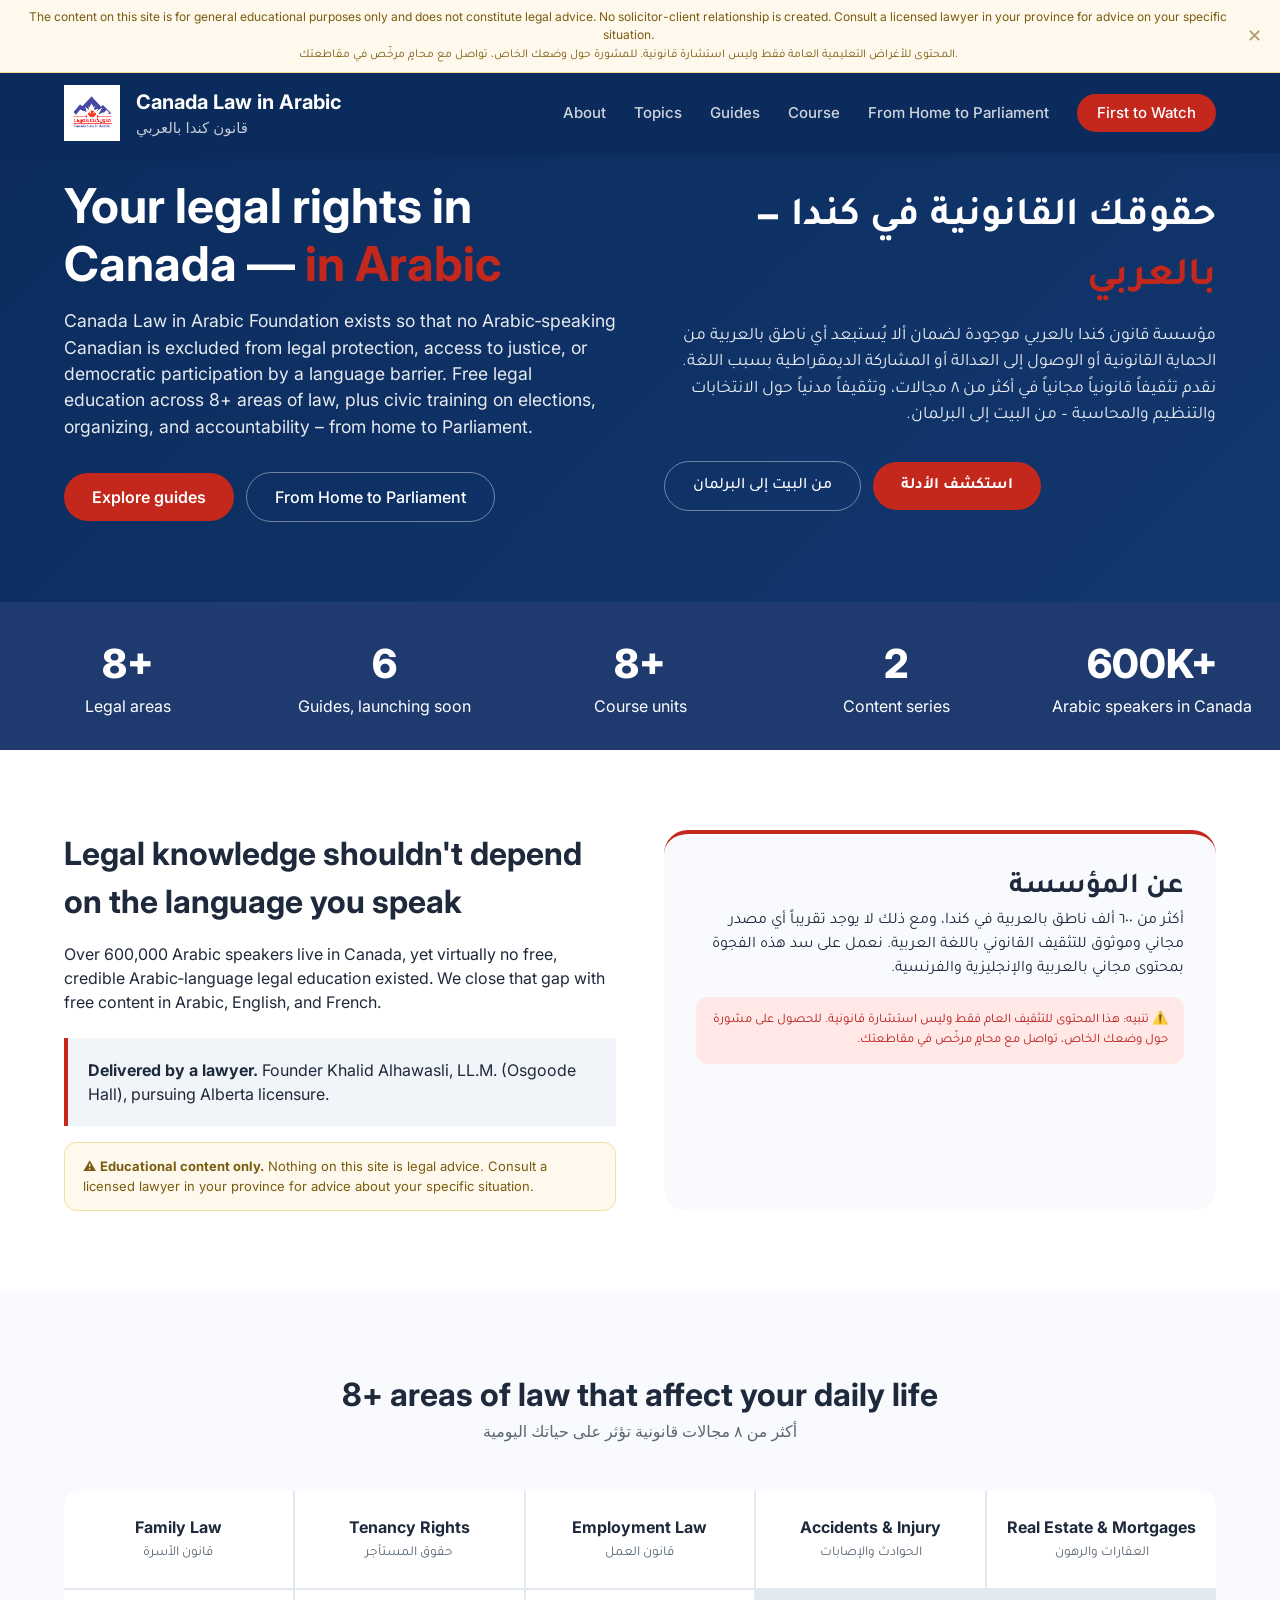
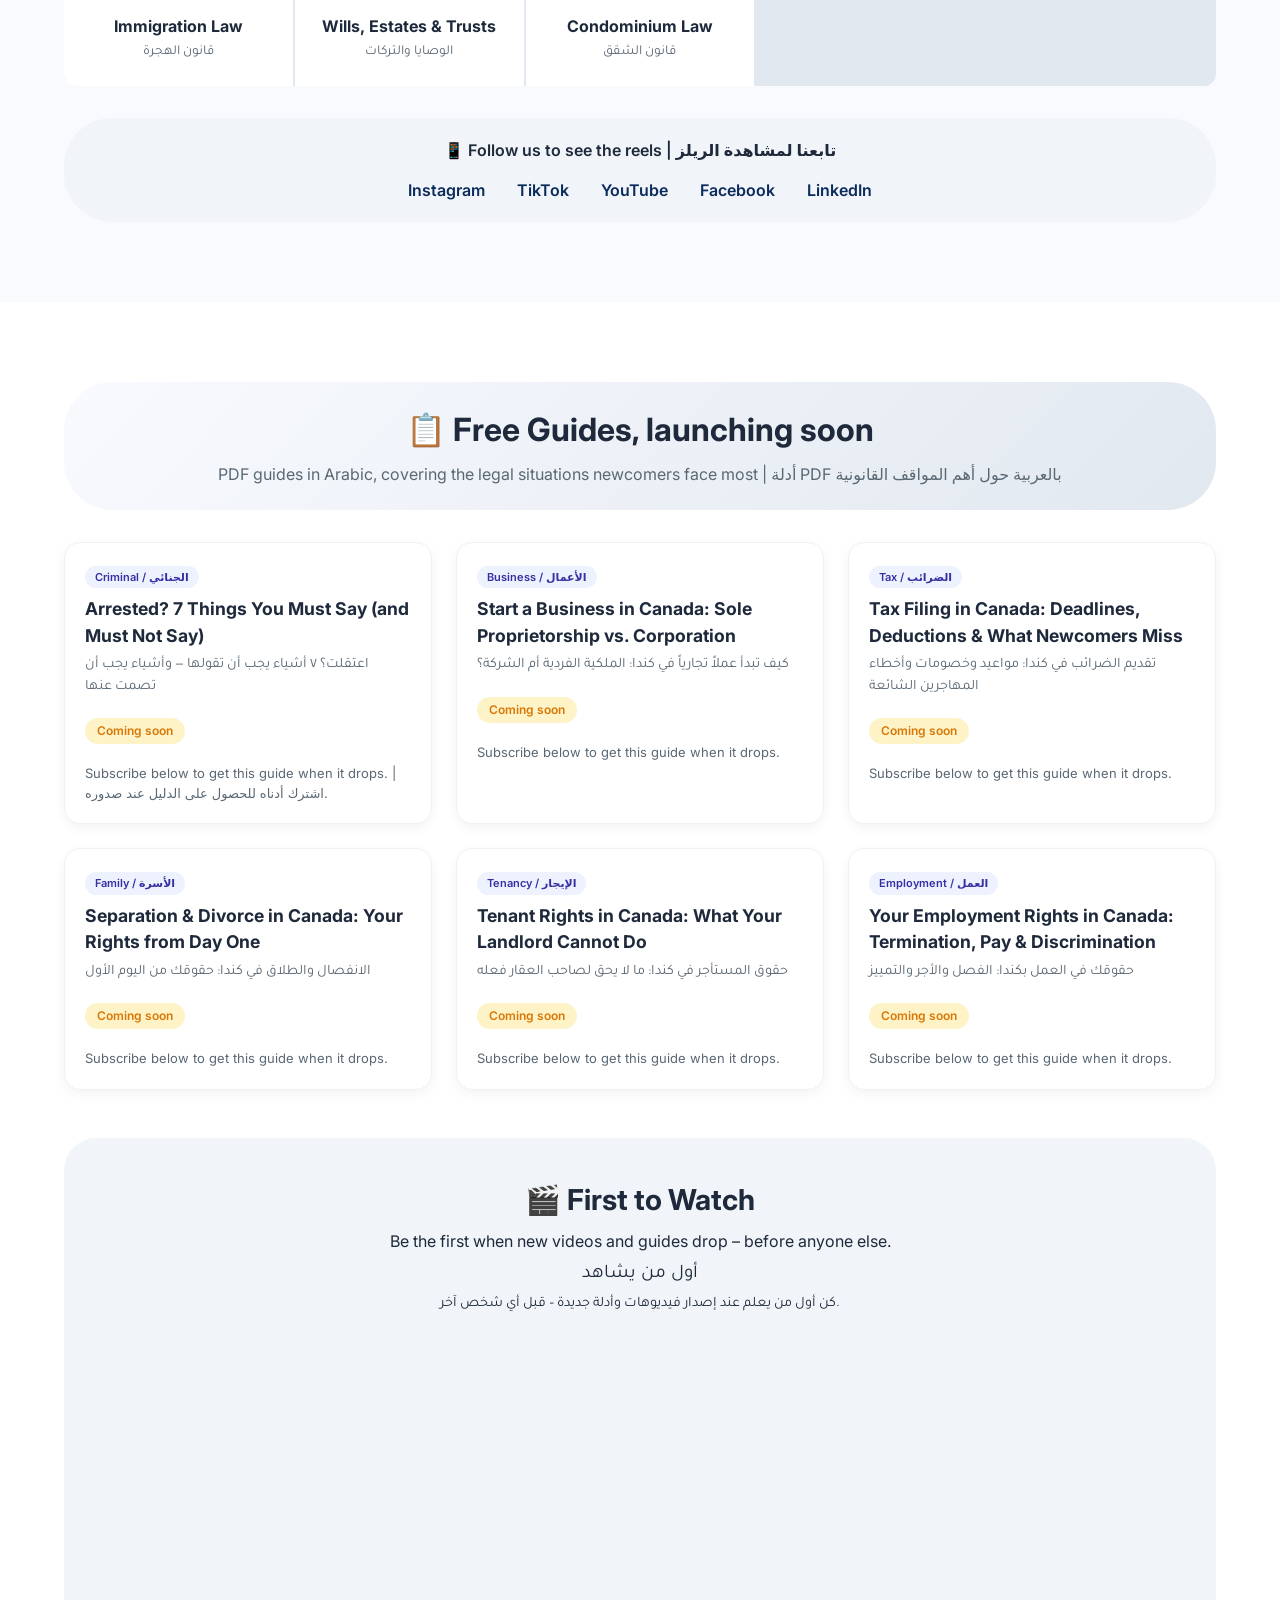
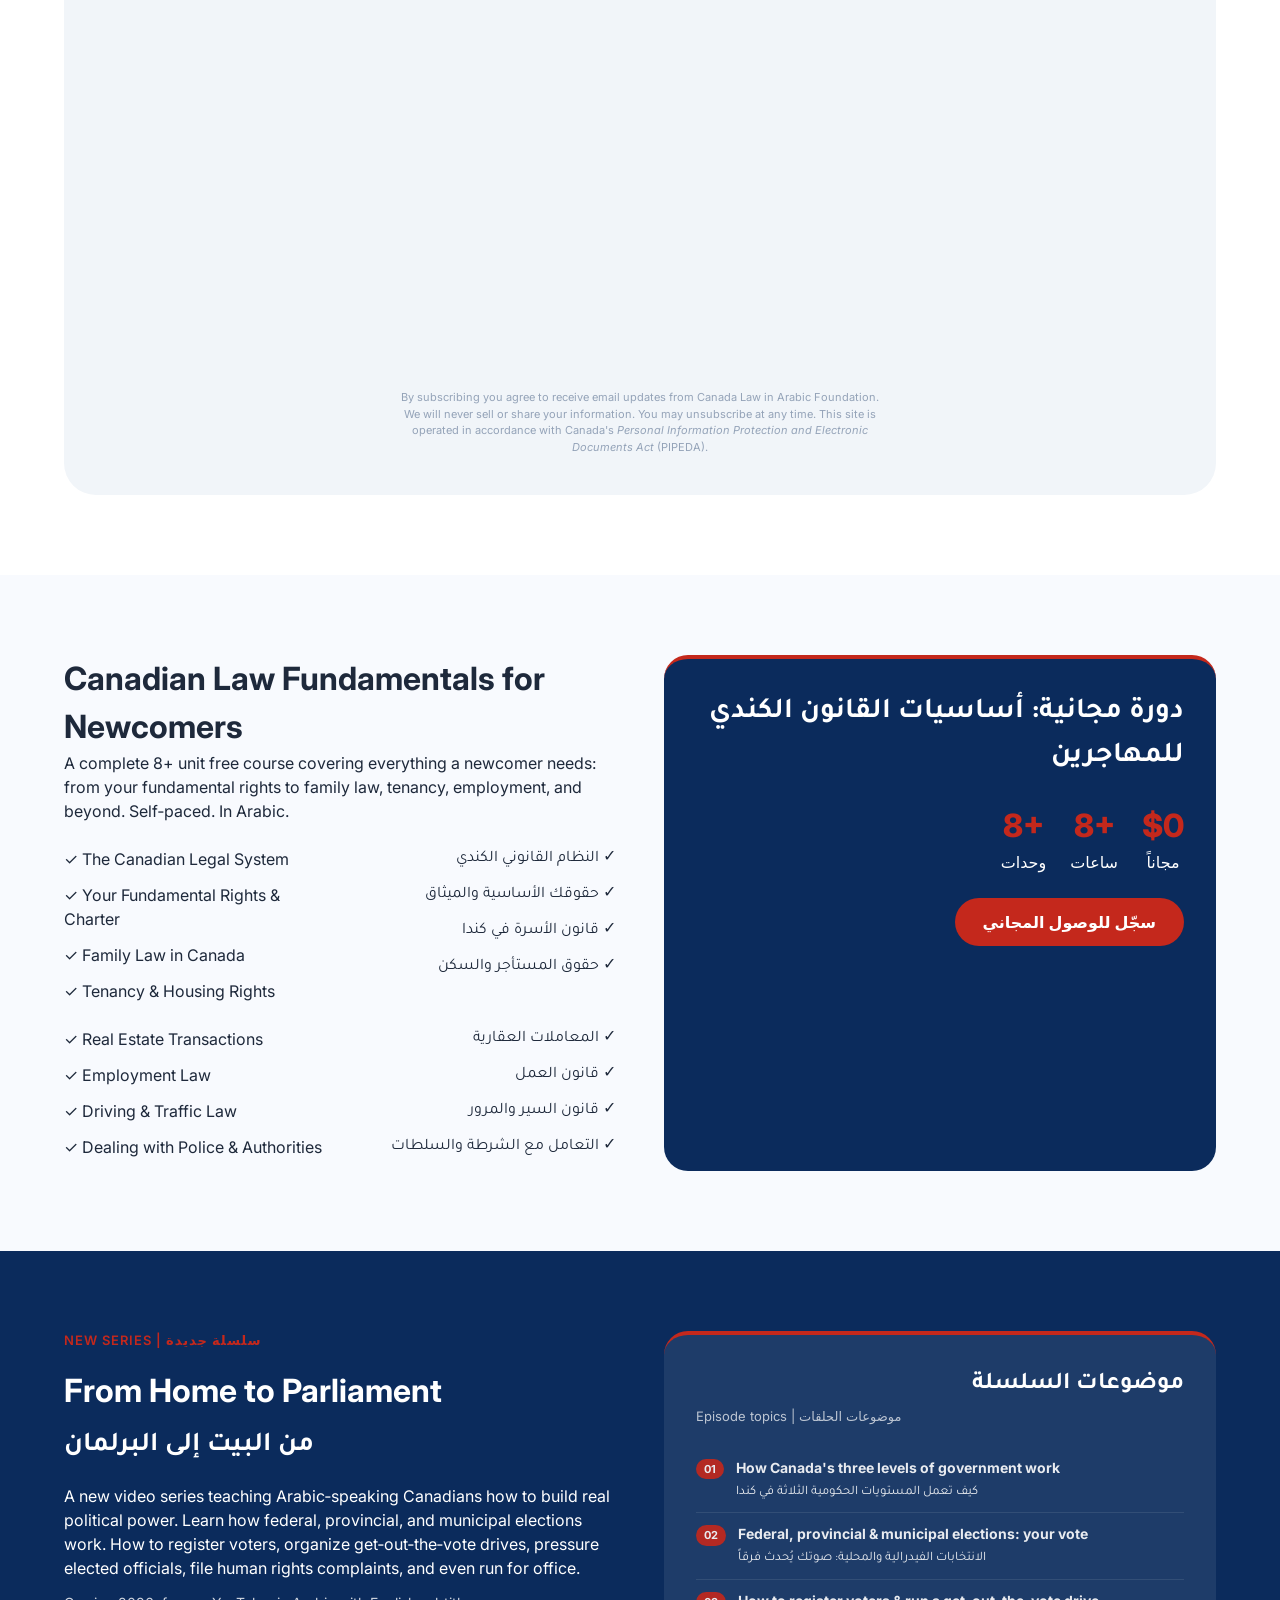
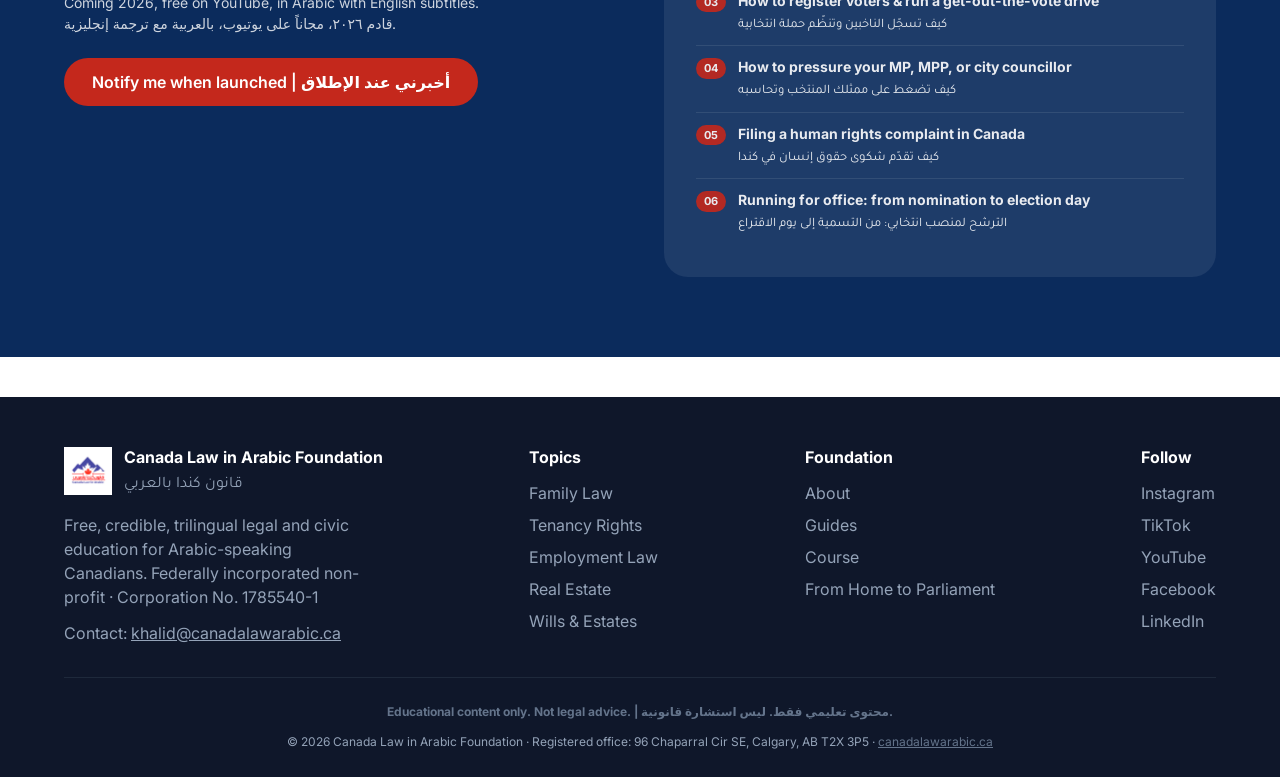
==== commit 0b0a39e0: "Add files via upload" ====
--- a/index.html
+++ b/index.html
@@ -81,13 +81,13 @@
     justify-content: flex-end;
   }
 
-  /* ── Disclaimer bar ── */
+  /* Disclaimer bar */
   .disclaimer-bar {
     background: #FEF9EC;
     border-bottom: 1px solid #F3DFA0;
-    padding: 8px 24px;
+    padding: 8px 48px 8px 24px;
     text-align: center;
-    font-size: 12.5px;
+    font-size: 12px;
     color: #7A5C10;
     line-height: 1.5;
     position: fixed;
@@ -95,24 +95,44 @@
     left: 0;
     right: 0;
     z-index: 200;
+    transition: transform 0.3s ease;
+  }
+  .disclaimer-bar.hidden {
+    transform: translateY(-100%);
   }
   .disclaimer-bar .ar {
     font-family: 'Tajawal', system-ui;
-    font-size: 13px;
+    font-size: 12px;
     display: block;
     margin-top: 2px;
   }
+  .disclaimer-close {
+    position: absolute;
+    right: 12px;
+    top: 50%;
+    transform: translateY(-50%);
+    background: none;
+    border: none;
+    cursor: pointer;
+    color: #7A5C10;
+    font-size: 18px;
+    line-height: 1;
+    padding: 4px 6px;
+    opacity: 0.6;
+  }
+  .disclaimer-close:hover { opacity: 1; }
 
   /* Navigation */
   nav {
     position: fixed;
-    top: 44px; /* disclaimer bar height */
+    top: 0;
     left: 0;
     right: 0;
     background: var(--blue-dark);
     padding: 12px 0;
     z-index: 100;
     box-shadow: 0 2px 10px rgba(0,0,0,0.1);
+    transition: top 0.3s ease;
   }
   .nav-inner {
     display: flex;
@@ -170,7 +190,7 @@
 
   /* Hero */
   .hero {
-    padding-top: 164px; /* disclaimer 44px + nav ~80px + some breathing room */
+    padding-top: 160px;
     background: linear-gradient(135deg, #0B2B5C 0%, #12376E 100%);
     color: white;
   }
@@ -355,21 +375,18 @@
     .guides-header { padding: 16px; }
     .hero-buttons, .hero-buttons-ar { justify-content: center; }
 
-    .disclaimer-bar { font-size: 11px; padding: 6px 12px; }
-    nav { top: 52px; }
-    .hero { padding-top: 172px; }
+    .disclaimer-bar { font-size: 11px; padding: 6px 40px 6px 12px; }
 
     /* Mobile menu */
     .menu-toggle { display: block; }
     .nav-links {
       position: fixed;
-      top: 132px; /* disclaimer + nav */
       left: -100%;
       width: 100%;
       background: var(--blue-dark);
       flex-direction: column;
       gap: 0;
-      transition: 0.3s;
+      transition: left 0.3s;
       padding: 20px 0;
       z-index: 99;
     }
@@ -394,10 +411,11 @@
 </head>
 <body>
 
-<!-- ── DISCLAIMER BAR ── -->
-<div class="disclaimer-bar">
-  The content on this site is for general educational purposes only and does not constitute legal advice. No solicitor-client relationship is created by accessing this content. For advice about your specific situation, consult a licensed lawyer in your province.
-  <span class="ar">المحتوى على هذا الموقع للأغراض التعليمية العامة فقط ولا يُعدّ استشارة قانونية. لا تنشأ أي علاقة بين محامٍ وموكّل من خلال الاطلاع على هذا المحتوى. للمشورة حول وضعك الخاص، تواصل مع محامٍ مرخّص في مقاطعتك.</span>
+<!-- DISCLAIMER BAR -->
+<div class="disclaimer-bar" id="disclaimerBar">
+  The content on this site is for general educational purposes only and does not constitute legal advice. No solicitor-client relationship is created. Consult a licensed lawyer in your province for advice on your specific situation.
+  <span class="ar">المحتوى للأغراض التعليمية العامة فقط وليس استشارة قانونية. للمشورة حول وضعك الخاص، تواصل مع محامٍ مرخّص في مقاطعتك.</span>
+  <button class="disclaimer-close" id="disclaimerClose" aria-label="Dismiss">&#x2715;</button>
 </div>
 
 <nav>
@@ -450,7 +468,7 @@
   </div>
   <div>
     <div class="stat-number">6</div>
-    <div>Guides — launching soon</div>
+    <div>Guides, launching soon</div>
   </div>
   <div>
     <div class="stat-number">8+</div>
@@ -523,7 +541,7 @@
 <section id="guides">
   <div class="container">
     <div class="guides-header">
-      <h2>📋 Free Guides — launching soon</h2>
+      <h2>📋 Free Guides, launching soon</h2>
       <p>PDF guides in Arabic, covering the legal situations newcomers face most | أدلة PDF بالعربية حول أهم المواقف القانونية</p>
     </div>
 
@@ -656,10 +674,10 @@
   <div class="container">
     <div class="two-columns">
       <div>
-        <div style="color: var(--red); font-weight: 600; letter-spacing: 1px; text-transform: uppercase; font-size: 13px;">New Series — سلسلة جديدة</div>
+        <div style="color: var(--red); font-weight: 600; letter-spacing: 1px; text-transform: uppercase; font-size: 13px;">New Series | سلسلة جديدة</div>
         <h2 style="font-size: 2rem; margin: 16px 0;">From Home to Parliament<br><span style="font-family: 'Tajawal'; font-size: 1.7rem;">من البيت إلى البرلمان</span></h2>
         <p>A new video series teaching Arabic‑speaking Canadians how to build real political power. Learn how federal, provincial, and municipal elections work. How to register voters, organize get‑out‑the‑vote drives, pressure elected officials, file human rights complaints, and even run for office.</p>
-        <p style="margin-top: 12px; opacity: 0.8; font-size: 14px;">Coming 2026 — free on YouTube, in Arabic with English subtitles.<br>قادم ٢٠٢٦ — مجاناً على يوتيوب، بالعربية مع ترجمة إنجليزية.</p>
+        <p style="margin-top: 12px; opacity: 0.8; font-size: 14px;">Coming 2026, free on YouTube, in Arabic with English subtitles.<br>قادم ٢٠٢٦، مجاناً على يوتيوب، بالعربية مع ترجمة إنجليزية.</p>
         <a href="#subscribe-form" class="btn-primary" style="margin-top: 24px; display: inline-block;">Notify me when launched | أخبرني عند الإطلاق</a>
       </div>
       <div class="dark-card">
@@ -667,7 +685,7 @@
         <p style="font-size: 13px; opacity: 0.7; margin-bottom: 8px;">Episode topics | موضوعات الحلقات</p>
         <ul class="episode-list">
           <li><span class="ep-num">01</span><div><strong>How Canada's three levels of government work</strong><br><span style="font-family:'Tajawal'; font-size:13px;">كيف تعمل المستويات الحكومية الثلاثة في كندا</span></div></li>
-          <li><span class="ep-num">02</span><div><strong>Federal, provincial &amp; municipal elections — your vote</strong><br><span style="font-family:'Tajawal'; font-size:13px;">الانتخابات الفيدرالية والمحلية — صوتك يُحدث فرقاً</span></div></li>
+          <li><span class="ep-num">02</span><div><strong>Federal, provincial &amp; municipal elections: your vote</strong><br><span style="font-family:'Tajawal'; font-size:13px;">الانتخابات الفيدرالية والمحلية: صوتك يُحدث فرقاً</span></div></li>
           <li><span class="ep-num">03</span><div><strong>How to register voters &amp; run a get-out-the-vote drive</strong><br><span style="font-family:'Tajawal'; font-size:13px;">كيف تسجّل الناخبين وتنظّم حملة انتخابية</span></div></li>
           <li><span class="ep-num">04</span><div><strong>How to pressure your MP, MPP, or city councillor</strong><br><span style="font-family:'Tajawal'; font-size:13px;">كيف تضغط على ممثلك المنتخب وتحاسبه</span></div></li>
           <li><span class="ep-num">05</span><div><strong>Filing a human rights complaint in Canada</strong><br><span style="font-family:'Tajawal'; font-size:13px;">كيف تقدّم شكوى حقوق إنسان في كندا</span></div></li>
@@ -721,7 +739,7 @@
     </div>
     <div style="border-top: 1px solid #1e293b; margin-top: 32px; padding-top: 24px; font-size: 12px; line-height: 1.7;">
       <div style="text-align: center; margin-bottom: 10px;">
-        <strong style="color: #64748b;">Educational content only — not legal advice. | محتوى تعليمي فقط — ليس استشارة قانونية.</strong>
+        <strong style="color: #64748b;">Educational content only. Not legal advice. | محتوى تعليمي فقط. ليس استشارة قانونية.</strong>
       </div>
       <div style="text-align: center;">
         © 2026 Canada Law in Arabic Foundation · Registered office: 96 Chaparral Cir SE, Calgary, AB T2X 3P5 · <a href="https://canadalawarabic.ca" style="color: #64748b;">canadalawarabic.ca</a>
@@ -731,18 +749,46 @@
 </footer>
 
 <script>
+  const disclaimerBar = document.getElementById('disclaimerBar');
+  const disclaimerClose = document.getElementById('disclaimerClose');
+  const nav = document.querySelector('nav');
+  const navLinks = document.getElementById('navLinks');
+  const menuToggle = document.getElementById('menuToggle');
+  const hero = document.querySelector('.hero');
+
+  function getBarHeight() {
+    return disclaimerBar.classList.contains('hidden') ? 0 : disclaimerBar.offsetHeight;
+  }
+
+  function updateLayout() {
+    const barH = getBarHeight();
+    const navH = nav.offsetHeight;
+    nav.style.top = barH + 'px';
+    navLinks.style.top = (barH + navH) + 'px';
+    hero.style.paddingTop = (barH + navH + 24) + 'px';
+  }
+
+  // Dismiss disclaimer
+  disclaimerClose.addEventListener('click', () => {
+    disclaimerBar.classList.add('hidden');
+    setTimeout(updateLayout, 310); // after transition
+  });
+
   // Mobile menu toggle
-  const menuToggle = document.getElementById('menuToggle');
-  const navLinks = document.getElementById('navLinks');
   menuToggle.addEventListener('click', () => {
     navLinks.classList.toggle('active');
   });
+
   // Close menu when a link is clicked
   document.querySelectorAll('.nav-links a').forEach(link => {
     link.addEventListener('click', () => {
       navLinks.classList.remove('active');
     });
   });
+
+  // Run on load and resize
+  updateLayout();
+  window.addEventListener('resize', updateLayout);
 </script>
 </body>
 </html>
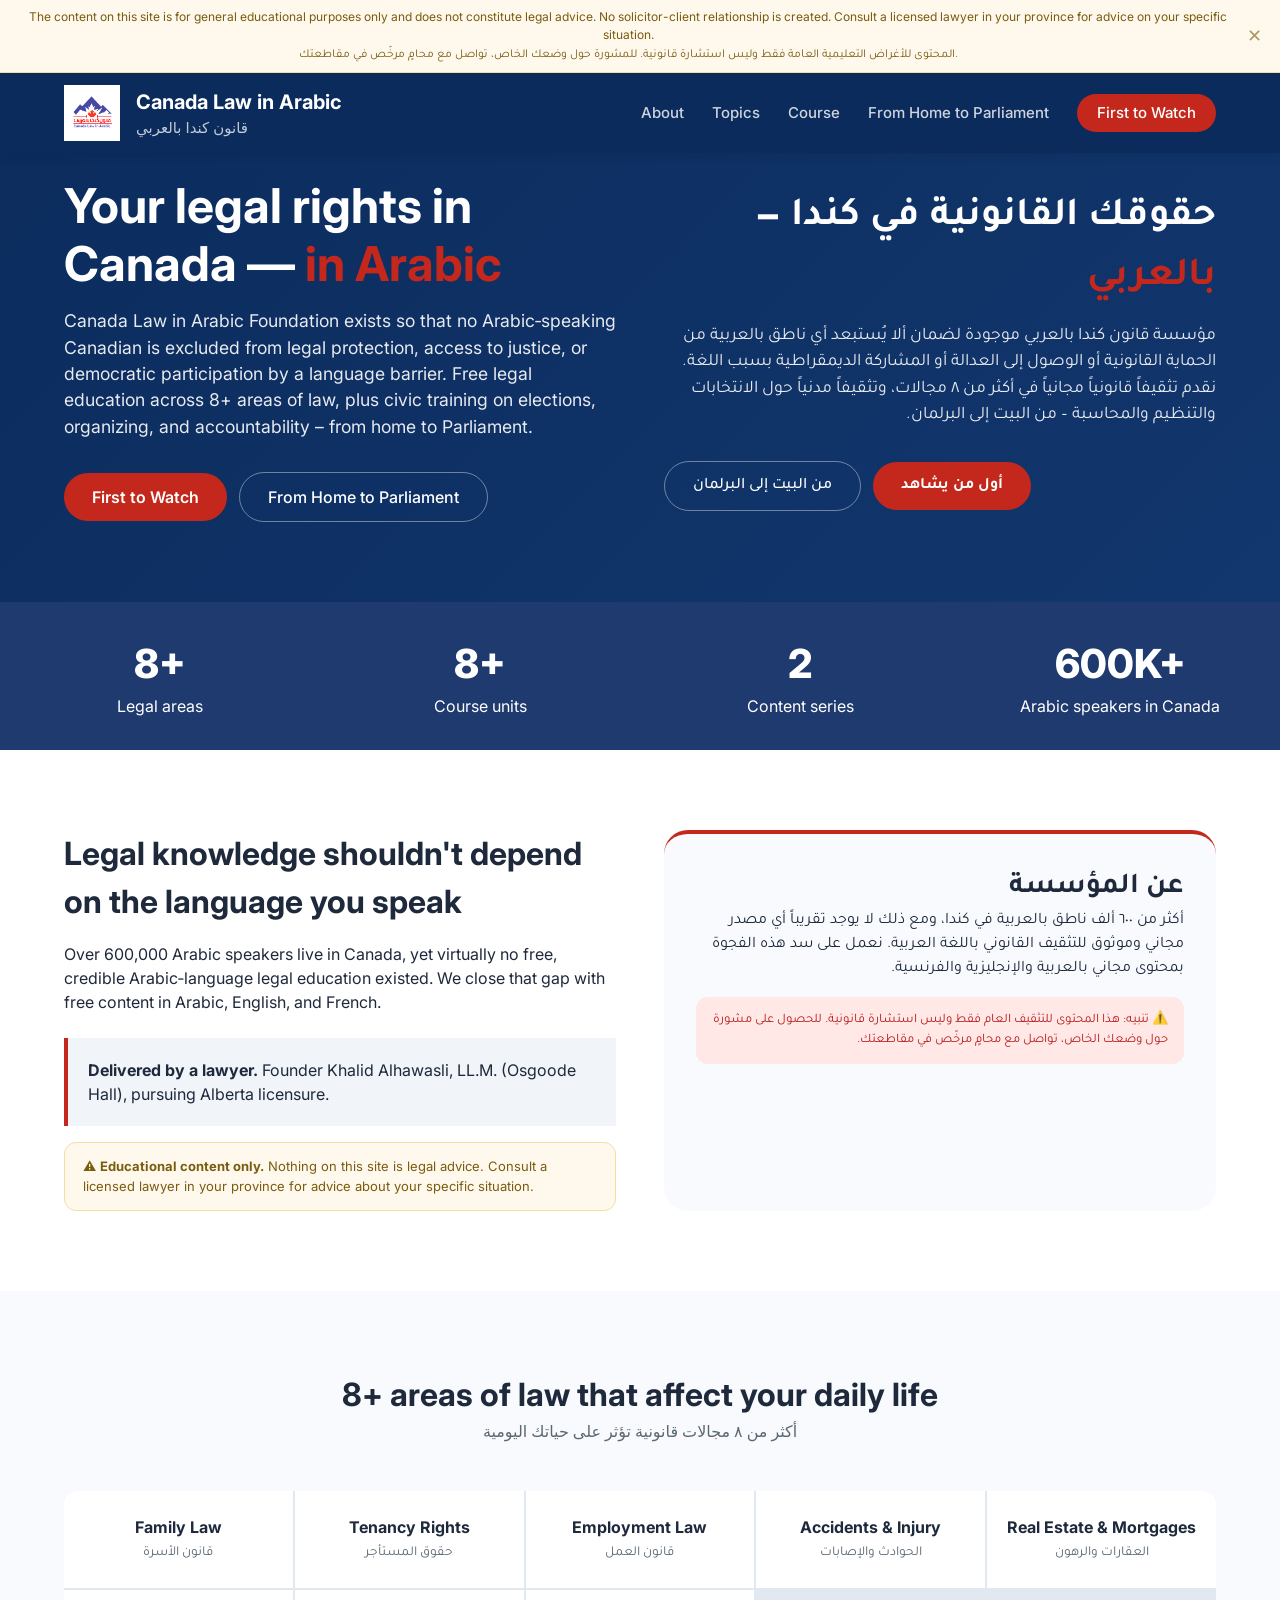
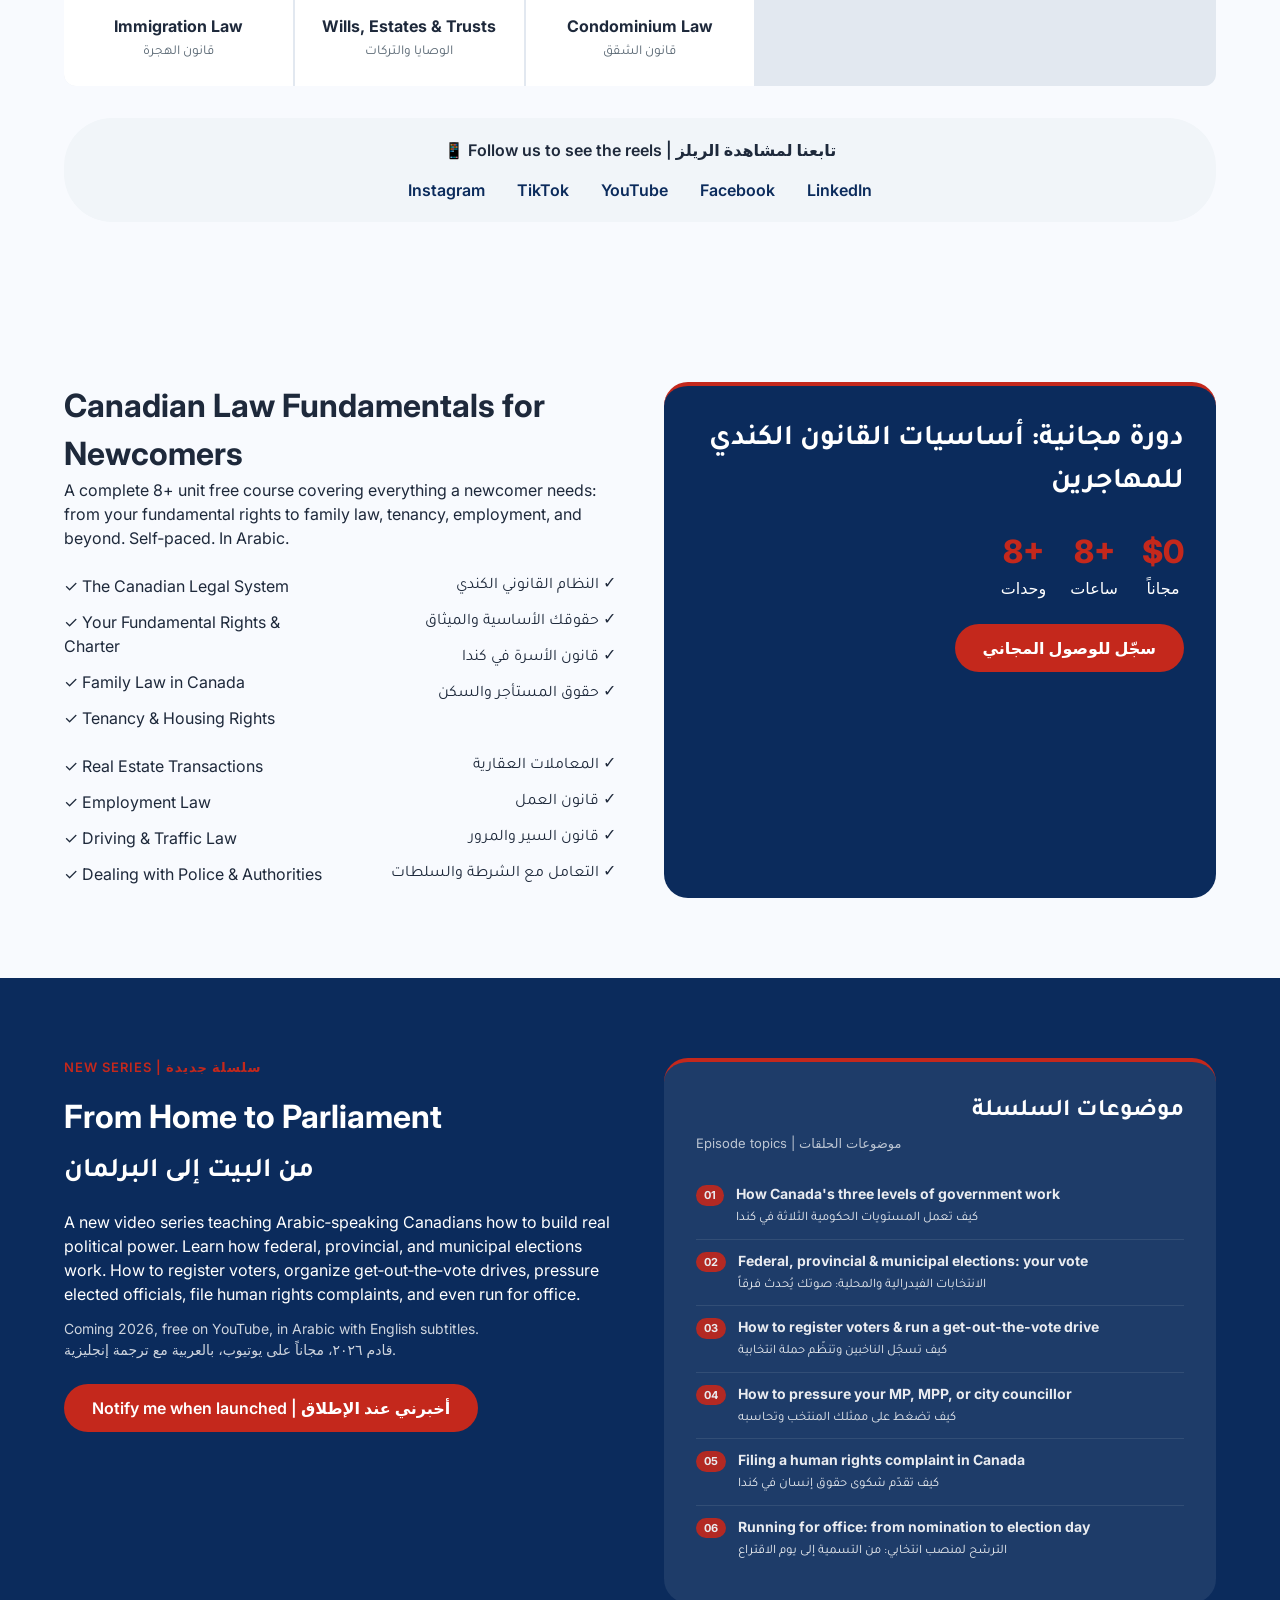
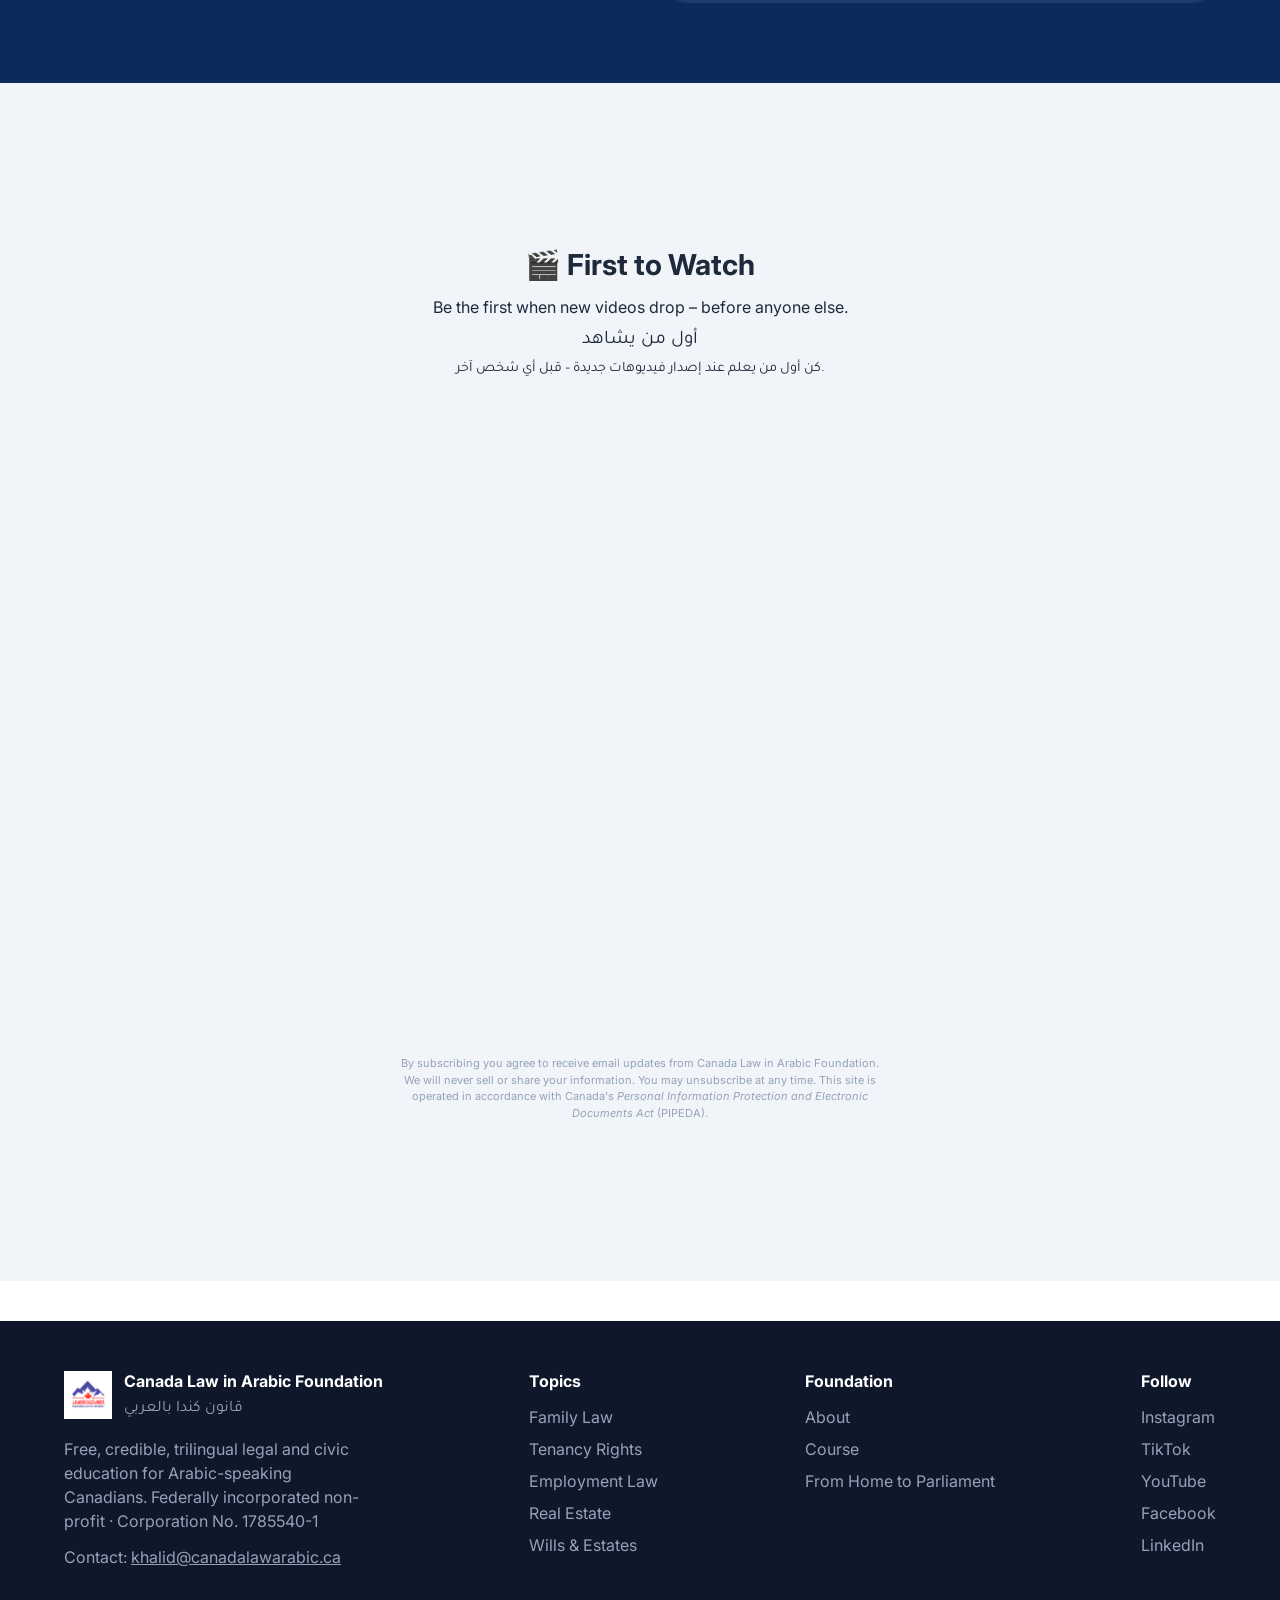
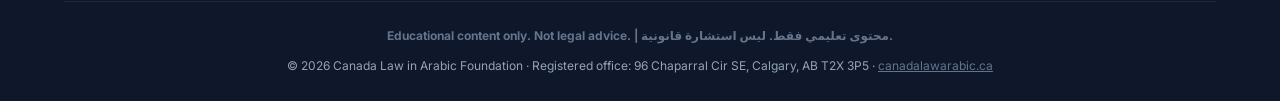
==== commit d350e703: "Add files via upload" ====
--- a/index.html
+++ b/index.html
@@ -208,7 +208,7 @@
   /* Stats */
   .stats-grid {
     display: grid;
-    grid-template-columns: repeat(5,1fr);
+    grid-template-columns: repeat(4,1fr);
     background: var(--blue);
     color: white;
     text-align: center;
@@ -430,7 +430,6 @@
     <div class="nav-links" id="navLinks">
       <a href="#about">About</a>
       <a href="#pillars">Topics</a>
-      <a href="#guides">Guides</a>
       <a href="#course">Course</a>
       <a href="#power-series">From Home to Parliament</a>
       <a href="#subscribe-form" class="nav-cta">First to Watch</a>
@@ -445,7 +444,7 @@
         <h1>Your legal rights in Canada — <span class="text-red">in Arabic</span></h1>
         <p>Canada Law in Arabic Foundation exists so that no Arabic‑speaking Canadian is excluded from legal protection, access to justice, or democratic participation by a language barrier. Free legal education across 8+ areas of law, plus civic training on elections, organizing, and accountability – from home to Parliament.</p>
         <div class="hero-buttons">
-          <a href="#guides" class="btn-primary">Explore guides</a>
+          <a href="#subscribe-form" class="btn-primary">First to Watch</a>
           <a href="#power-series" class="btn-outline-light">From Home to Parliament</a>
         </div>
       </div>
@@ -453,7 +452,7 @@
         <h2>حقوقك القانونية في كندا — <span class="text-red">بالعربي</span></h2>
         <p>مؤسسة قانون كندا بالعربي موجودة لضمان ألا يُستبعد أي ناطق بالعربية من الحماية القانونية أو الوصول إلى العدالة أو المشاركة الديمقراطية بسبب اللغة. نقدم تثقيفاً قانونياً مجانياً في أكثر من ٨ مجالات، وتثقيفاً مدنياً حول الانتخابات والتنظيم والمحاسبة – من البيت إلى البرلمان.</p>
         <div class="hero-buttons-ar">
-          <a href="#guides" class="btn-primary">استكشف الأدلة</a>
+          <a href="#subscribe-form" class="btn-primary">أول من يشاهد</a>
           <a href="#power-series" class="btn-outline-light">من البيت إلى البرلمان</a>
         </div>
       </div>
@@ -465,10 +464,6 @@
   <div>
     <div class="stat-number">8+</div>
     <div>Legal areas</div>
-  </div>
-  <div>
-    <div class="stat-number">6</div>
-    <div>Guides, launching soon</div>
   </div>
   <div>
     <div class="stat-number">8+</div>
@@ -538,82 +533,6 @@
   </div>
 </section>
 
-<section id="guides">
-  <div class="container">
-    <div class="guides-header">
-      <h2>📋 Free Guides, launching soon</h2>
-      <p>PDF guides in Arabic, covering the legal situations newcomers face most | أدلة PDF بالعربية حول أهم المواقف القانونية</p>
-    </div>
-
-    <div class="guides-grid">
-
-      <div class="guide-card">
-        <div class="guide-area-tag">Criminal / الجنائي</div>
-        <h3>Arrested? 7 Things You Must Say (and Must Not Say)</h3>
-        <div class="ar-title">اعتقلت؟ ٧ أشياء يجب أن تقولها — وأشياء يجب أن تصمت عنها</div>
-        <div class="badge-coming">Coming soon</div>
-        <div style="margin-top: 12px; font-size: 13px; color: #5a6874;">Subscribe below to get this guide when it drops. | اشترك أدناه للحصول على الدليل عند صدوره.</div>
-      </div>
-
-      <div class="guide-card">
-        <div class="guide-area-tag">Business / الأعمال</div>
-        <h3>Start a Business in Canada: Sole Proprietorship vs. Corporation</h3>
-        <div class="ar-title">كيف تبدأ عملاً تجارياً في كندا: الملكية الفردية أم الشركة؟</div>
-        <div class="badge-coming">Coming soon</div>
-        <div style="margin-top: 12px; font-size: 13px; color: #5a6874;">Subscribe below to get this guide when it drops.</div>
-      </div>
-
-      <div class="guide-card">
-        <div class="guide-area-tag">Tax / الضرائب</div>
-        <h3>Tax Filing in Canada: Deadlines, Deductions &amp; What Newcomers Miss</h3>
-        <div class="ar-title">تقديم الضرائب في كندا: مواعيد وخصومات وأخطاء المهاجرين الشائعة</div>
-        <div class="badge-coming">Coming soon</div>
-        <div style="margin-top: 12px; font-size: 13px; color: #5a6874;">Subscribe below to get this guide when it drops.</div>
-      </div>
-
-      <div class="guide-card">
-        <div class="guide-area-tag">Family / الأسرة</div>
-        <h3>Separation &amp; Divorce in Canada: Your Rights from Day One</h3>
-        <div class="ar-title">الانفصال والطلاق في كندا: حقوقك من اليوم الأول</div>
-        <div class="badge-coming">Coming soon</div>
-        <div style="margin-top: 12px; font-size: 13px; color: #5a6874;">Subscribe below to get this guide when it drops.</div>
-      </div>
-
-      <div class="guide-card">
-        <div class="guide-area-tag">Tenancy / الإيجار</div>
-        <h3>Tenant Rights in Canada: What Your Landlord Cannot Do</h3>
-        <div class="ar-title">حقوق المستأجر في كندا: ما لا يحق لصاحب العقار فعله</div>
-        <div class="badge-coming">Coming soon</div>
-        <div style="margin-top: 12px; font-size: 13px; color: #5a6874;">Subscribe below to get this guide when it drops.</div>
-      </div>
-
-      <div class="guide-card">
-        <div class="guide-area-tag">Employment / العمل</div>
-        <h3>Your Employment Rights in Canada: Termination, Pay &amp; Discrimination</h3>
-        <div class="ar-title">حقوقك في العمل بكندا: الفصل والأجر والتمييز</div>
-        <div class="badge-coming">Coming soon</div>
-        <div style="margin-top: 12px; font-size: 13px; color: #5a6874;">Subscribe below to get this guide when it drops.</div>
-      </div>
-
-    </div>
-
-    <!-- First to Watch Signup Form -->
-    <div id="subscribe-form" style="text-align: center; margin-top: 48px; padding: 40px; background: #F1F5F9; border-radius: 32px;">
-      <h3 style="font-size: 1.8rem; margin-bottom: 8px;">🎬 First to Watch</h3>
-      <p style="font-size: 1rem; color: #1e293b;">Be the first when new videos and guides drop – before anyone else.</p>
-      <p style="font-family: 'Tajawal'; font-size: 1.2rem; margin: 8px 0 4px;">أول من يشاهد</p>
-      <p style="font-family: 'Tajawal'; font-size: 0.9rem; color: #1e293b;">كن أول من يعلم عند إصدار فيديوهات وأدلة جديدة – قبل أي شخص آخر.</p>
-
-      <div style="max-width: 600px; margin: 32px auto 0;">
-        <iframe src="https://docs.google.com/forms/d/e/1FAIpQLSfvVFkHCdljxDy-EshnzQJp6306u39SFdUOjzEy4w23G-iPYw/viewform?embedded=true" width="100%" height="620" frameborder="0" marginheight="0" marginwidth="0">Loading…</iframe>
-      </div>
-
-      <p style="font-size: 11px; color: #94a3b8; margin-top: 16px; max-width: 480px; margin-left: auto; margin-right: auto;">
-        By subscribing you agree to receive email updates from Canada Law in Arabic Foundation. We will never sell or share your information. You may unsubscribe at any time. This site is operated in accordance with Canada's <em>Personal Information Protection and Electronic Documents Act</em> (PIPEDA).
-      </p>
-    </div>
-  </div>
-</section>
 
 <section id="course" class="bg-light">
   <div class="container">
@@ -696,6 +615,21 @@
   </div>
 </section>
 
+<section id="subscribe-form" style="background: #F1F5F9;">
+  <div class="container" style="text-align: center; padding-top: 80px; padding-bottom: 80px;">
+    <h3 style="font-size: 1.8rem; margin-bottom: 8px;">🎬 First to Watch</h3>
+    <p style="font-size: 1rem; color: #1e293b;">Be the first when new videos drop – before anyone else.</p>
+    <p style="font-family: 'Tajawal'; font-size: 1.2rem; margin: 8px 0 4px;">أول من يشاهد</p>
+    <p style="font-family: 'Tajawal'; font-size: 0.9rem; color: #1e293b;">كن أول من يعلم عند إصدار فيديوهات جديدة – قبل أي شخص آخر.</p>
+    <div style="max-width: 600px; margin: 32px auto 0;">
+      <iframe src="https://docs.google.com/forms/d/e/1FAIpQLSfvVFkHCdljxDy-EshnzQJp6306u39SFdUOjzEy4w23G-iPYw/viewform?embedded=true" width="100%" height="620" frameborder="0" marginheight="0" marginwidth="0">Loading…</iframe>
+    </div>
+    <p style="font-size: 11px; color: #94a3b8; margin-top: 16px; max-width: 480px; margin-left: auto; margin-right: auto;">
+      By subscribing you agree to receive email updates from Canada Law in Arabic Foundation. We will never sell or share your information. You may unsubscribe at any time. This site is operated in accordance with Canada's <em>Personal Information Protection and Electronic Documents Act</em> (PIPEDA).
+    </p>
+  </div>
+</section>
+
 <footer>
   <div class="container">
     <div style="display: flex; justify-content: space-between; flex-wrap: wrap; gap: 32px;">
@@ -721,7 +655,6 @@
         <h4 style="color: white;">Foundation</h4>
         <ul style="list-style: none; margin-top: 12px;">
           <li><a href="#about" style="color: #94a3b8; text-decoration: none;">About</a></li>
-          <li><a href="#guides" style="color: #94a3b8; text-decoration: none;">Guides</a></li>
           <li><a href="#course" style="color: #94a3b8; text-decoration: none;">Course</a></li>
           <li><a href="#power-series" style="color: #94a3b8; text-decoration: none;">From Home to Parliament</a></li>
         </ul>
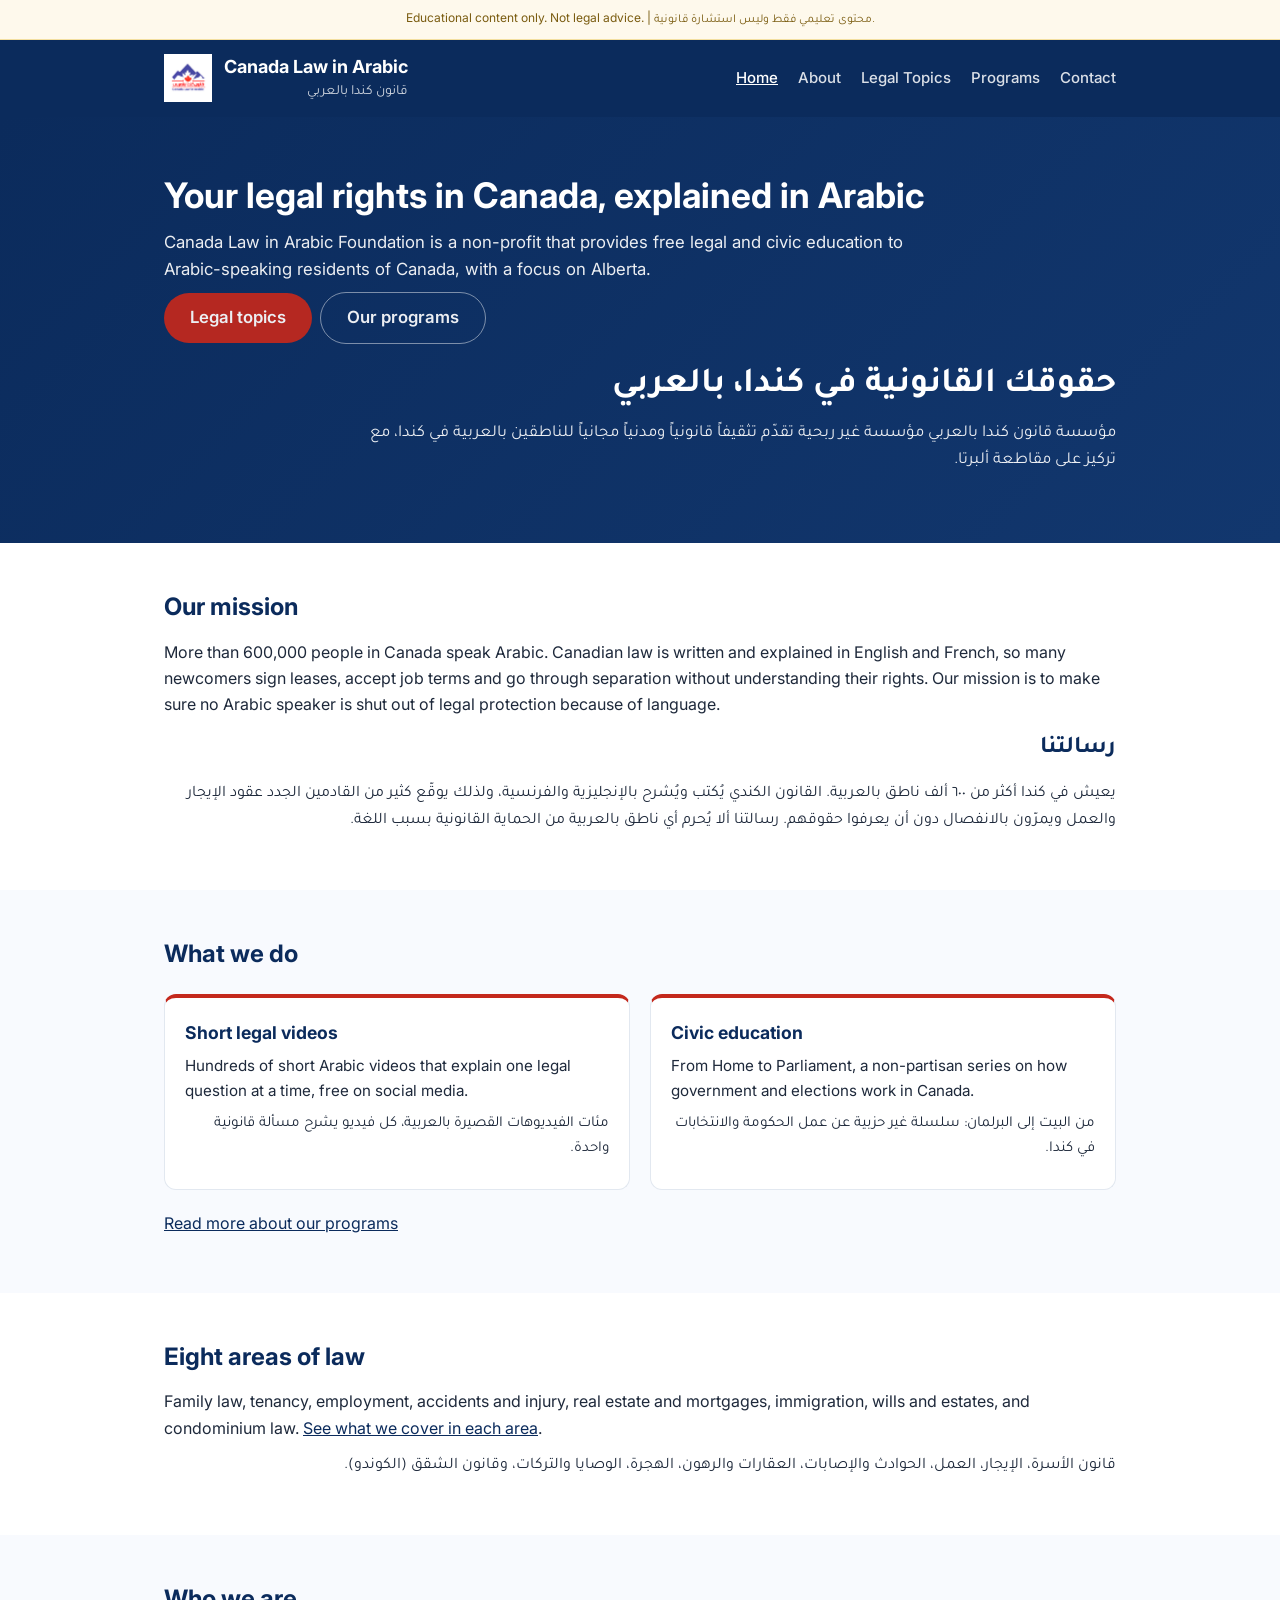
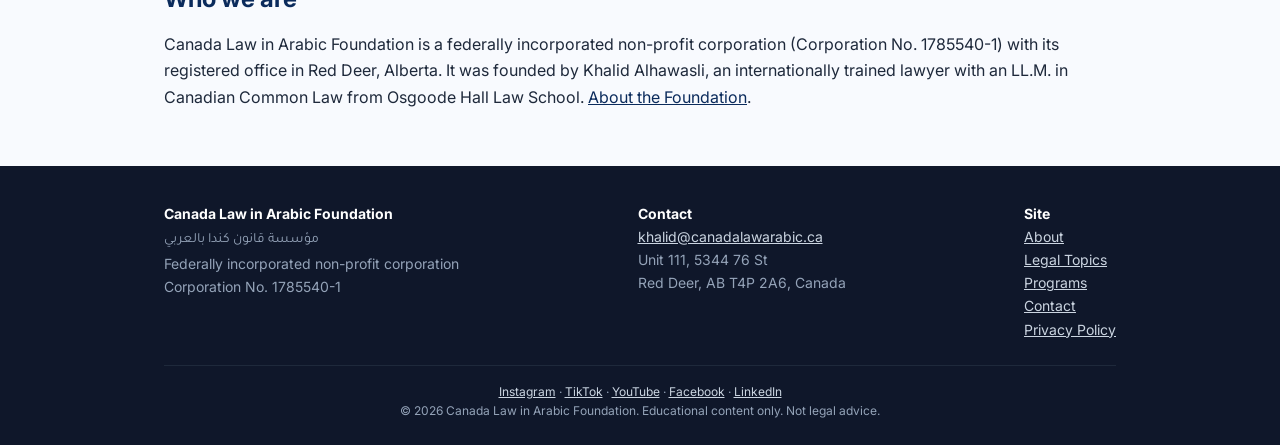
==== commit e754eb44: "Rebuild site as multi-page: about, topics, programs, contact, privacy" ====
--- a/index.html
+++ b/index.html
@@ -3,725 +3,46 @@
 <head>
 <meta charset="UTF-8">
 <meta name="viewport" content="width=device-width, initial-scale=1.0">
-<meta name="description" content="Free Arabic-language legal and civic education for Arabic-speaking Canadians. قانون كندا بالعربي — التثقيف القانوني والمدني المجاني للمجتمع العربي في كندا.">
-<title>Canada Law in Arabic — قانون كندا بالعربي</title>
-<style>
-  * {
-    margin: 0;
-    padding: 0;
-    box-sizing: border-box;
-  }
-  body {
-    font-family: 'Inter', system-ui, -apple-system, sans-serif;
-    background: #FFFFFF;
-    color: #1e293b;
-    line-height: 1.5;
-  }
-  .container {
-    max-width: 1200px;
-    margin: 0 auto;
-    padding: 0 24px;
-  }
-  section {
-    padding: 80px 0;
-  }
-  :root {
-    --blue-dark: #0B2B5C;
-    --blue: #1E3A6F;
-    --red: #C4281C;
-    --red-bright: #E03A2E;
-    --gray-light: #F8FAFE;
-    --gray-mid: #64748B;
-    --white: #FFFFFF;
-  }
-  .bg-dark { background: var(--blue-dark); color: white; }
-  .bg-light { background: var(--gray-light); }
-  .text-red { color: var(--red); }
-  .btn-primary {
-    background: var(--red);
-    color: white;
-    padding: 12px 28px;
-    border-radius: 40px;
-    text-decoration: none;
-    font-weight: 600;
-    display: inline-block;
-    transition: background 0.2s;
-    border: none;
-    cursor: pointer;
-    text-align: center;
-  }
-  .btn-primary:hover { background: var(--red-bright); }
-  .btn-outline-light {
-    background: transparent;
-    border: 1px solid rgba(255,255,255,0.4);
-    color: white;
-    padding: 12px 28px;
-    border-radius: 40px;
-    text-decoration: none;
-    font-weight: 500;
-    display: inline-block;
-    text-align: center;
-    transition: all 0.2s;
-  }
-  .btn-outline-light:hover { border-color: white; background: rgba(255,255,255,0.1); }
-
-  .hero-buttons {
-    display: flex;
-    flex-direction: row;
-    gap: 12px;
-    align-items: center;
-    flex-wrap: wrap;
-  }
-  .hero-buttons-ar {
-    display: flex;
-    flex-direction: row;
-    gap: 12px;
-    align-items: center;
-    flex-wrap: wrap;
-    justify-content: flex-end;
-  }
-
-  /* Disclaimer bar */
-  .disclaimer-bar {
-    background: #FEF9EC;
-    border-bottom: 1px solid #F3DFA0;
-    padding: 8px 48px 8px 24px;
-    text-align: center;
-    font-size: 12px;
-    color: #7A5C10;
-    line-height: 1.5;
-    position: fixed;
-    top: 0;
-    left: 0;
-    right: 0;
-    z-index: 200;
-    transition: transform 0.3s ease;
-  }
-  .disclaimer-bar.hidden {
-    transform: translateY(-100%);
-  }
-  .disclaimer-bar .ar {
-    font-family: 'Tajawal', system-ui;
-    font-size: 12px;
-    display: block;
-    margin-top: 2px;
-  }
-  .disclaimer-close {
-    position: absolute;
-    right: 12px;
-    top: 50%;
-    transform: translateY(-50%);
-    background: none;
-    border: none;
-    cursor: pointer;
-    color: #7A5C10;
-    font-size: 18px;
-    line-height: 1;
-    padding: 4px 6px;
-    opacity: 0.6;
-  }
-  .disclaimer-close:hover { opacity: 1; }
-
-  /* Navigation */
-  nav {
-    position: fixed;
-    top: 0;
-    left: 0;
-    right: 0;
-    background: var(--blue-dark);
-    padding: 12px 0;
-    z-index: 100;
-    box-shadow: 0 2px 10px rgba(0,0,0,0.1);
-    transition: top 0.3s ease;
-  }
-  .nav-inner {
-    display: flex;
-    justify-content: space-between;
-    align-items: center;
-    max-width: 1200px;
-    margin: 0 auto;
-    padding: 0 24px;
-  }
-  .logo {
-    display: flex;
-    align-items: center;
-    gap: 16px;
-    text-decoration: none;
-  }
-  .logo img { height: 56px; width: auto; }
-  .logo-text .en { font-weight: 700; font-size: 20px; color: white; }
-  .logo-text .ar { font-size: 15px; color: rgba(255,255,255,0.75); }
-
-  /* Desktop nav links */
-  .nav-links {
-    display: flex;
-    gap: 28px;
-    align-items: center;
-  }
-  .nav-links a {
-    color: rgba(255,255,255,0.8);
-    text-decoration: none;
-    font-size: 15px;
-    font-weight: 500;
-  }
-  .nav-links a.nav-cta {
-    background: var(--red);
-    padding: 8px 20px;
-    border-radius: 40px;
-    color: white;
-  }
-
-  /* Mobile menu button */
-  .menu-toggle {
-    display: none;
-    background: none;
-    border: none;
-    cursor: pointer;
-    padding: 8px;
-  }
-  .menu-toggle span {
-    display: block;
-    width: 25px;
-    height: 3px;
-    background: white;
-    margin: 5px 0;
-    transition: 0.3s;
-  }
-
-  /* Hero */
-  .hero {
-    padding-top: 160px;
-    background: linear-gradient(135deg, #0B2B5C 0%, #12376E 100%);
-    color: white;
-  }
-  .hero-grid {
-    display: grid;
-    grid-template-columns: 1fr 1fr;
-    gap: 48px;
-    align-items: center;
-  }
-  .hero h1 { font-size: 3rem; font-weight: 700; margin-bottom: 1rem; line-height: 1.2; }
-  .hero p { font-size: 1.1rem; opacity: 0.9; margin-bottom: 2rem; }
-  .hero-ar { direction: rtl; text-align: right; font-family: 'Tajawal', system-ui; }
-  .hero-ar h2 { font-size: 2.5rem; font-weight: 700; margin-bottom: 1rem; }
-
-  /* Stats */
-  .stats-grid {
-    display: grid;
-    grid-template-columns: repeat(4,1fr);
-    background: var(--blue);
-    color: white;
-    text-align: center;
-    padding: 32px 0;
-  }
-  .stat-number { font-size: 2.5rem; font-weight: 800; }
-  .stat-note { font-size: 10px; opacity: 0.6; font-style: italic; margin-top: 2px; }
-
-  /* Pillars */
-  .pillars-grid {
-    display: grid;
-    grid-template-columns: repeat(auto-fill, minmax(220px,1fr));
-    gap: 2px;
-    background: #e2e8f0;
-    border-radius: 12px;
-    overflow: hidden;
-    margin-bottom: 32px;
-  }
-  .pillar-card {
-    background: white;
-    padding: 24px 16px;
-    text-align: center;
-  }
-  .pillar-card h3 { font-size: 1rem; font-weight: 700; margin-bottom: 4px; }
-  .pillar-card .ar { font-family: 'Tajawal', system-ui; font-size: 0.85rem; color: #5a6874; }
-
-  /* Social */
-  .social-follow {
-    text-align: center;
-    margin-top: 24px;
-    padding: 20px;
-    background: #F1F5F9;
-    border-radius: 48px;
-  }
-  .social-follow p { font-weight: 600; margin-bottom: 16px; }
-  .social-icons {
-    display: flex;
-    justify-content: center;
-    gap: 32px;
-    flex-wrap: wrap;
-  }
-  .social-icons a {
-    color: var(--blue-dark);
-    text-decoration: none;
-    font-weight: 600;
-    font-size: 1rem;
-    transition: color 0.2s;
-  }
-  .social-icons a:hover { color: var(--red); }
-
-  /* Guides */
-  .guides-header {
-    text-align: center;
-    margin-bottom: 32px;
-    background: linear-gradient(135deg, #F8FAFE 0%, #E2E8F0 100%);
-    padding: 24px;
-    border-radius: 48px;
-    width: 100%;
-  }
-  .guides-header h2 { font-size: 2rem; margin-bottom: 8px; }
-  .guides-header p { color: #5a6874; }
-  .guides-grid {
-    display: grid;
-    grid-template-columns: repeat(auto-fill, minmax(280px,1fr));
-    gap: 24px;
-    margin-top: 32px;
-  }
-  .guide-card {
-    background: white;
-    border-radius: 16px;
-    box-shadow: 0 4px 12px rgba(0,0,0,0.05);
-    padding: 20px;
-    border: 1px solid #eef2f6;
-  }
-  .guide-card h3 { font-size: 1.1rem; margin-bottom: 6px; }
-  .guide-card .ar-title { font-family: 'Tajawal', system-ui; font-size: 0.9rem; color: #5a6874; margin-bottom: 12px; }
-  .badge-coming {
-    display: inline-block;
-    background: #FEF3C7;
-    color: #D97706;
-    font-size: 12px;
-    font-weight: 600;
-    padding: 4px 12px;
-    border-radius: 20px;
-    margin: 8px 0;
-  }
-  .guide-area-tag {
-    display: inline-block;
-    background: #EEF2FF;
-    color: #3730A3;
-    font-size: 11px;
-    font-weight: 600;
-    padding: 3px 10px;
-    border-radius: 20px;
-    margin-bottom: 8px;
-  }
-
-  /* Two columns */
-  .two-columns {
-    display: grid;
-    grid-template-columns: 1fr 1fr;
-    gap: 48px;
-  }
-  .dark-card {
-    background: rgba(255,255,255,0.08);
-    border-radius: 24px;
-    padding: 32px;
-    border-top: 4px solid var(--red);
-  }
-  .course-stats {
-    display: flex;
-    gap: 24px;
-    justify-content: flex-end;
-    margin: 24px 0;
-  }
-  .course-stats div { text-align: center; }
-  .course-stats .number {
-    font-size: 2rem;
-    font-weight: 800;
-    color: var(--red);
-  }
-
-  /* Parliament series episodes */
-  .episode-list {
-    list-style: none;
-    margin-top: 20px;
-  }
-  .episode-list li {
-    display: flex;
-    align-items: flex-start;
-    gap: 12px;
-    padding: 10px 0;
-    border-bottom: 1px solid rgba(255,255,255,0.1);
-    font-size: 14px;
-    opacity: 0.9;
-  }
-  .episode-list li:last-child { border-bottom: none; }
-  .ep-num {
-    background: var(--red);
-    color: white;
-    font-size: 11px;
-    font-weight: 700;
-    padding: 2px 8px;
-    border-radius: 20px;
-    flex-shrink: 0;
-    margin-top: 2px;
-  }
-
-  /* Footer */
-  footer {
-    background: #0F172A;
-    color: #94a3b8;
-    padding: 48px 0 24px;
-    margin-top: 40px;
-  }
-  footer li { margin-bottom: 8px; }
-
-  /* Responsive */
-  @media (max-width: 768px) {
-    .hero-grid, .two-columns { grid-template-columns: 1fr; }
-    .stats-grid { grid-template-columns: repeat(2,1fr); gap: 16px; }
-    .guides-grid { grid-template-columns: 1fr; }
-    .pillars-grid { grid-template-columns: repeat(2,1fr); }
-    .guides-header { padding: 16px; }
-    .hero-buttons, .hero-buttons-ar { justify-content: center; }
-
-    .disclaimer-bar { font-size: 11px; padding: 6px 40px 6px 12px; }
-
-    /* Mobile menu */
-    .menu-toggle { display: block; }
-    .nav-links {
-      position: fixed;
-      left: -100%;
-      width: 100%;
-      background: var(--blue-dark);
-      flex-direction: column;
-      gap: 0;
-      transition: left 0.3s;
-      padding: 20px 0;
-      z-index: 99;
-    }
-    .nav-links.active { left: 0; }
-    .nav-links a {
-      display: block;
-      padding: 15px 24px;
-      width: 100%;
-      text-align: center;
-      border-bottom: 1px solid rgba(255,255,255,0.1);
-      margin-left: 0;
-    }
-    .nav-links a.nav-cta {
-      background: var(--red);
-      margin: 10px 24px;
-      width: auto;
-      display: inline-block;
-    }
-  }
-</style>
-<link href="https://fonts.googleapis.com/css2?family=Inter:opsz,wght@14..32,400;14..32,500;14..32,600;14..32,700&family=Tajawal:wght@400;500;700;800&display=swap" rel="stylesheet">
+<title>Free legal education in Arabic | Canada Law in Arabic Foundation</title>
+<meta name="description" content="Canada Law in Arabic Foundation is a federal non-profit providing free Arabic-language legal and civic education for Arabic speakers in Canada.">
+<link rel="preconnect" href="https://fonts.googleapis.com">
+<link href="https://fonts.googleapis.com/css2?family=Inter:wght@400;500;600;700&family=Tajawal:wght@400;500;700&display=swap" rel="stylesheet">
+<link rel="stylesheet" href="style.css">
 </head>
 <body>
+<div class="notice">Educational content only. Not legal advice. | <span class="ar">محتوى تعليمي فقط وليس استشارة قانونية.</span></div>
+<nav><div class="container nav-inner">
+<a class="logo" href="index.html"><img src="images/logo.png" alt="Canada Law in Arabic Foundation logo" width="48" height="48"><span>Canada Law in Arabic<small class="ar">قانون كندا بالعربي</small></span></a>
+<div class="nav-links"><a href="index.html" class="current">Home</a><a href="about.html">About</a><a href="topics.html">Legal Topics</a><a href="programs.html">Programs</a><a href="contact.html">Contact</a></div>
+</div></nav>
+<header class="page"><div class="container">
+<h1>Your legal rights in Canada, explained in Arabic</h1><p>Canada Law in Arabic Foundation is a non-profit that provides free legal and civic education to Arabic-speaking residents of Canada, with a focus on Alberta. <br><a class="btn" href="topics.html">Legal topics</a><a class="btn ghost" href="programs.html">Our programs</a></p>
+<div class="ar"><h1>حقوقك القانونية في كندا، بالعربي</h1><p>مؤسسة قانون كندا بالعربي مؤسسة غير ربحية تقدّم تثقيفاً قانونياً ومدنياً مجانياً للناطقين بالعربية في كندا، مع تركيز على مقاطعة ألبرتا.</p></div>
+</div></header>
+<main>
+<section><div class="container"><h2>Our mission</h2>
+<p>More than 600,000 people in Canada speak Arabic. Canadian law is written and explained in English and French, so many newcomers sign leases, accept job terms and go through separation without understanding their rights. Our mission is to make sure no Arabic speaker is shut out of legal protection because of language.</p>
+<div class="ar"><h2>رسالتنا</h2><p>يعيش في كندا أكثر من ٦٠٠ ألف ناطق بالعربية. القانون الكندي يُكتب ويُشرح بالإنجليزية والفرنسية، ولذلك يوقّع كثير من القادمين الجدد عقود الإيجار والعمل ويمرّون بالانفصال دون أن يعرفوا حقوقهم. رسالتنا ألا يُحرم أي ناطق بالعربية من الحماية القانونية بسبب اللغة.</p></div></div></section>
+<section class="alt"><div class="container"><h2>What we do</h2>
+<div class="grid">
+<div class="card"><h3>Short legal videos</h3><p>Hundreds of short Arabic videos that explain one legal question at a time, free on social media.</p><p class="ar">مئات الفيديوهات القصيرة بالعربية، كل فيديو يشرح مسألة قانونية واحدة.</p></div>
+<div class="card"><h3>Civic education</h3><p>From Home to Parliament, a non-partisan series on how government and elections work in Canada.</p><p class="ar">من البيت إلى البرلمان: سلسلة غير حزبية عن عمل الحكومة والانتخابات في كندا.</p></div>
+</div>
+<p style="margin-top:20px"><a href="programs.html">Read more about our programs</a></p></div></section>
+<section><div class="container"><h2>Eight areas of law</h2>
+<p>Family law, tenancy, employment, accidents and injury, real estate and mortgages, immigration, wills and estates, and condominium law. <a href="topics.html">See what we cover in each area</a>.</p>
+<p class="ar">قانون الأسرة، الإيجار، العمل، الحوادث والإصابات، العقارات والرهون، الهجرة، الوصايا والتركات، وقانون الشقق (الكوندو).</p></div></section>
+<section class="alt"><div class="container"><h2>Who we are</h2>
+<p>Canada Law in Arabic Foundation is a federally incorporated non-profit corporation (Corporation No. 1785540-1) with its registered office in Red Deer, Alberta. It was founded by Khalid Alhawasli, an internationally trained lawyer with an LL.M. in Canadian Common Law from Osgoode Hall Law School. <a href="about.html">About the Foundation</a>.</p></div></section>
 
-<!-- DISCLAIMER BAR -->
-<div class="disclaimer-bar" id="disclaimerBar">
-  The content on this site is for general educational purposes only and does not constitute legal advice. No solicitor-client relationship is created. Consult a licensed lawyer in your province for advice on your specific situation.
-  <span class="ar">المحتوى للأغراض التعليمية العامة فقط وليس استشارة قانونية. للمشورة حول وضعك الخاص، تواصل مع محامٍ مرخّص في مقاطعتك.</span>
-  <button class="disclaimer-close" id="disclaimerClose" aria-label="Dismiss">&#x2715;</button>
+</main>
+<footer><div class="container">
+<div class="cols">
+<div><strong>Canada Law in Arabic Foundation</strong><br><span class="ar">مؤسسة قانون كندا بالعربي</span><br>Federally incorporated non-profit corporation<br>Corporation No. 1785540-1</div>
+<div><strong>Contact</strong><br><a href="mailto:khalid@canadalawarabic.ca">khalid@canadalawarabic.ca</a><br>Unit 111, 5344 76 St<br>Red Deer, AB T4P 2A6, Canada</div>
+<div><strong>Site</strong><br><a href="about.html">About</a><br><a href="topics.html">Legal Topics</a><br><a href="programs.html">Programs</a><br><a href="contact.html">Contact</a><br><a href="privacy.html">Privacy Policy</a></div>
 </div>
-
-<nav>
-  <div class="nav-inner">
-    <a href="#home" class="logo">
-      <img src="images/logo.png" alt="Canada Law in Arabic" onerror="this.src='https://canadalawarabic.ca/images/logo.png'">
-      <div class="logo-text"><div class="en">Canada Law in Arabic</div><div class="ar">قانون كندا بالعربي</div></div>
-    </a>
-    <button class="menu-toggle" id="menuToggle" aria-label="Menu">
-      <span></span><span></span><span></span>
-    </button>
-    <div class="nav-links" id="navLinks">
-      <a href="#about">About</a>
-      <a href="#pillars">Topics</a>
-      <a href="#course">Course</a>
-      <a href="#power-series">From Home to Parliament</a>
-      <a href="#subscribe-form" class="nav-cta">First to Watch</a>
-    </div>
-  </div>
-</nav>
-
-<section class="hero" id="home">
-  <div class="container">
-    <div class="hero-grid">
-      <div>
-        <h1>Your legal rights in Canada — <span class="text-red">in Arabic</span></h1>
-        <p>Canada Law in Arabic Foundation exists so that no Arabic‑speaking Canadian is excluded from legal protection, access to justice, or democratic participation by a language barrier. Free legal education across 8+ areas of law, plus civic training on elections, organizing, and accountability – from home to Parliament.</p>
-        <div class="hero-buttons">
-          <a href="#subscribe-form" class="btn-primary">First to Watch</a>
-          <a href="#power-series" class="btn-outline-light">From Home to Parliament</a>
-        </div>
-      </div>
-      <div class="hero-ar">
-        <h2>حقوقك القانونية في كندا — <span class="text-red">بالعربي</span></h2>
-        <p>مؤسسة قانون كندا بالعربي موجودة لضمان ألا يُستبعد أي ناطق بالعربية من الحماية القانونية أو الوصول إلى العدالة أو المشاركة الديمقراطية بسبب اللغة. نقدم تثقيفاً قانونياً مجانياً في أكثر من ٨ مجالات، وتثقيفاً مدنياً حول الانتخابات والتنظيم والمحاسبة – من البيت إلى البرلمان.</p>
-        <div class="hero-buttons-ar">
-          <a href="#subscribe-form" class="btn-primary">أول من يشاهد</a>
-          <a href="#power-series" class="btn-outline-light">من البيت إلى البرلمان</a>
-        </div>
-      </div>
-    </div>
-  </div>
-</section>
-
-<div class="stats-grid">
-  <div>
-    <div class="stat-number">8+</div>
-    <div>Legal areas</div>
-  </div>
-  <div>
-    <div class="stat-number">8+</div>
-    <div>Course units</div>
-  </div>
-  <div>
-    <div class="stat-number">2</div>
-    <div>Content series</div>
-  </div>
-  <div>
-    <div class="stat-number">600K+</div>
-    <div>Arabic speakers in Canada</div>
-  </div>
-</div>
-
-<section id="about">
-  <div class="container">
-    <div class="two-columns">
-      <div>
-        <h2 style="font-size: 2rem; margin-bottom: 1rem;">Legal knowledge shouldn't depend on the language you speak</h2>
-        <p>Over 600,000 Arabic speakers live in Canada, yet virtually no free, credible Arabic‑language legal education existed. We close that gap with free content in Arabic, English, and French.</p>
-        <div style="background: #F1F5F9; padding: 20px; border-left: 4px solid var(--red); margin-top: 24px;">
-          <strong>Delivered by a lawyer.</strong> Founder Khalid Alhawasli, LL.M. (Osgoode Hall), pursuing Alberta licensure.
-        </div>
-        <div style="background: #FEF9EC; border: 1px solid #F3DFA0; padding: 14px 18px; border-radius: 12px; margin-top: 16px; font-size: 13px; color: #7A5C10;">
-          ⚠️ <strong>Educational content only.</strong> Nothing on this site is legal advice. Consult a licensed lawyer in your province for advice about your specific situation.
-        </div>
-      </div>
-      <div style="background: #F8FAFE; padding: 32px; border-radius: 24px; border-top: 4px solid var(--red);">
-        <h3 style="font-family: 'Tajawal'; font-size: 1.8rem; text-align: right; direction: rtl;">عن المؤسسة</h3>
-        <p style="font-family: 'Tajawal'; direction: rtl; text-align: right;">أكثر من ٦٠٠ ألف ناطق بالعربية في كندا، ومع ذلك لا يوجد تقريباً أي مصدر مجاني وموثوق للتثقيف القانوني باللغة العربية. نعمل على سد هذه الفجوة بمحتوى مجاني بالعربية والإنجليزية والفرنسية.</p>
-        <div style="background: #FFE8E6; padding: 14px 16px; border-radius: 12px; margin-top: 16px;">
-          <p style="font-family: 'Tajawal'; font-size: 13px; color: #B91C1C; direction: rtl; text-align: right;">⚠️ تنبيه: هذا المحتوى للتثقيف العام فقط وليس استشارة قانونية. للحصول على مشورة حول وضعك الخاص، تواصل مع محامٍ مرخّص في مقاطعتك.</p>
-        </div>
-      </div>
-    </div>
-  </div>
-</section>
-
-<section id="pillars" class="bg-light">
-  <div class="container">
-    <div style="text-align: center; margin-bottom: 48px;">
-      <h2 style="font-size: 2rem;">8+ areas of law that affect your daily life</h2>
-      <p style="color: #5a6874;">أكثر من ٨ مجالات قانونية تؤثر على حياتك اليومية</p>
-    </div>
-    <div class="pillars-grid">
-      <div class="pillar-card"><h3>Family Law</h3><div class="ar">قانون الأسرة</div></div>
-      <div class="pillar-card"><h3>Tenancy Rights</h3><div class="ar">حقوق المستأجر</div></div>
-      <div class="pillar-card"><h3>Employment Law</h3><div class="ar">قانون العمل</div></div>
-      <div class="pillar-card"><h3>Accidents &amp; Injury</h3><div class="ar">الحوادث والإصابات</div></div>
-      <div class="pillar-card"><h3>Real Estate &amp; Mortgages</h3><div class="ar">العقارات والرهون</div></div>
-      <div class="pillar-card"><h3>Immigration Law</h3><div class="ar">قانون الهجرة</div></div>
-      <div class="pillar-card"><h3>Wills, Estates &amp; Trusts</h3><div class="ar">الوصايا والتركات</div></div>
-      <div class="pillar-card"><h3>Condominium Law</h3><div class="ar">قانون الشقق</div></div>
-    </div>
-
-    <div class="social-follow">
-      <p>📱 Follow us to see the reels | تابعنا لمشاهدة الريلز</p>
-      <div class="social-icons">
-        <a href="https://instagram.com/canadalawarabic" target="_blank">Instagram</a>
-        <a href="https://tiktok.com/@canadalawarabic" target="_blank">TikTok</a>
-        <a href="https://youtube.com/@canadalawarabic" target="_blank">YouTube</a>
-        <a href="https://facebook.com/canadalawarabic" target="_blank">Facebook</a>
-        <a href="https://linkedin.com/company/canadalawarabic" target="_blank">LinkedIn</a>
-      </div>
-    </div>
-  </div>
-</section>
-
-
-<section id="course" class="bg-light">
-  <div class="container">
-    <div class="two-columns">
-      <div>
-        <h2 style="font-size: 2rem;">Canadian Law Fundamentals for Newcomers</h2>
-        <p>A complete 8+ unit free course covering everything a newcomer needs: from your fundamental rights to family law, tenancy, employment, and beyond. Self‑paced. In Arabic.</p>
-        <div style="display: grid; grid-template-columns: 1fr 1fr; gap: 12px; margin-top: 24px;">
-          <div>
-            <ul style="list-style: none;">
-              <li style="margin-bottom: 12px;">✓ The Canadian Legal System</li>
-              <li style="margin-bottom: 12px;">✓ Your Fundamental Rights &amp; Charter</li>
-              <li style="margin-bottom: 12px;">✓ Family Law in Canada</li>
-              <li style="margin-bottom: 12px;">✓ Tenancy &amp; Housing Rights</li>
-            </ul>
-          </div>
-          <div>
-            <ul style="list-style: none; font-family: 'Tajawal'; direction: rtl; text-align: right;">
-              <li style="margin-bottom: 12px;">✓ النظام القانوني الكندي</li>
-              <li style="margin-bottom: 12px;">✓ حقوقك الأساسية والميثاق</li>
-              <li style="margin-bottom: 12px;">✓ قانون الأسرة في كندا</li>
-              <li style="margin-bottom: 12px;">✓ حقوق المستأجر والسكن</li>
-            </ul>
-          </div>
-          <div>
-            <ul style="list-style: none;">
-              <li style="margin-bottom: 12px;">✓ Real Estate Transactions</li>
-              <li style="margin-bottom: 12px;">✓ Employment Law</li>
-              <li style="margin-bottom: 12px;">✓ Driving &amp; Traffic Law</li>
-              <li style="margin-bottom: 12px;">✓ Dealing with Police &amp; Authorities</li>
-            </ul>
-          </div>
-          <div>
-            <ul style="list-style: none; font-family: 'Tajawal'; direction: rtl; text-align: right;">
-              <li style="margin-bottom: 12px;">✓ المعاملات العقارية</li>
-              <li style="margin-bottom: 12px;">✓ قانون العمل</li>
-              <li style="margin-bottom: 12px;">✓ قانون السير والمرور</li>
-              <li style="margin-bottom: 12px;">✓ التعامل مع الشرطة والسلطات</li>
-            </ul>
-          </div>
-        </div>
-      </div>
-      <div class="dark-card" style="background: var(--blue-dark); color: white;">
-        <h3 style="font-family: 'Tajawal'; font-size: 1.8rem; text-align: right; direction: rtl;">دورة مجانية: أساسيات القانون الكندي للمهاجرين</h3>
-        <div class="course-stats">
-          <div><span class="number">8+</span><br>وحدات</div>
-          <div><span class="number">8+</span><br>ساعات</div>
-          <div><span class="number">$0</span><br>مجاناً</div>
-        </div>
-        <a href="#subscribe-form" class="btn-primary" style="float: right;">سجّل للوصول المجاني</a>
-        <div style="clear: both;"></div>
-      </div>
-    </div>
-  </div>
-</section>
-
-<section id="power-series" style="background: var(--blue-dark); color: white;">
-  <div class="container">
-    <div class="two-columns">
-      <div>
-        <div style="color: var(--red); font-weight: 600; letter-spacing: 1px; text-transform: uppercase; font-size: 13px;">New Series | سلسلة جديدة</div>
-        <h2 style="font-size: 2rem; margin: 16px 0;">From Home to Parliament<br><span style="font-family: 'Tajawal'; font-size: 1.7rem;">من البيت إلى البرلمان</span></h2>
-        <p>A new video series teaching Arabic‑speaking Canadians how to build real political power. Learn how federal, provincial, and municipal elections work. How to register voters, organize get‑out‑the‑vote drives, pressure elected officials, file human rights complaints, and even run for office.</p>
-        <p style="margin-top: 12px; opacity: 0.8; font-size: 14px;">Coming 2026, free on YouTube, in Arabic with English subtitles.<br>قادم ٢٠٢٦، مجاناً على يوتيوب، بالعربية مع ترجمة إنجليزية.</p>
-        <a href="#subscribe-form" class="btn-primary" style="margin-top: 24px; display: inline-block;">Notify me when launched | أخبرني عند الإطلاق</a>
-      </div>
-      <div class="dark-card">
-        <h3 style="font-family: 'Tajawal'; font-size: 1.5rem; margin-bottom: 4px; direction: rtl; text-align: right;">موضوعات السلسلة</h3>
-        <p style="font-size: 13px; opacity: 0.7; margin-bottom: 8px;">Episode topics | موضوعات الحلقات</p>
-        <ul class="episode-list">
-          <li><span class="ep-num">01</span><div><strong>How Canada's three levels of government work</strong><br><span style="font-family:'Tajawal'; font-size:13px;">كيف تعمل المستويات الحكومية الثلاثة في كندا</span></div></li>
-          <li><span class="ep-num">02</span><div><strong>Federal, provincial &amp; municipal elections: your vote</strong><br><span style="font-family:'Tajawal'; font-size:13px;">الانتخابات الفيدرالية والمحلية: صوتك يُحدث فرقاً</span></div></li>
-          <li><span class="ep-num">03</span><div><strong>How to register voters &amp; run a get-out-the-vote drive</strong><br><span style="font-family:'Tajawal'; font-size:13px;">كيف تسجّل الناخبين وتنظّم حملة انتخابية</span></div></li>
-          <li><span class="ep-num">04</span><div><strong>How to pressure your MP, MPP, or city councillor</strong><br><span style="font-family:'Tajawal'; font-size:13px;">كيف تضغط على ممثلك المنتخب وتحاسبه</span></div></li>
-          <li><span class="ep-num">05</span><div><strong>Filing a human rights complaint in Canada</strong><br><span style="font-family:'Tajawal'; font-size:13px;">كيف تقدّم شكوى حقوق إنسان في كندا</span></div></li>
-          <li><span class="ep-num">06</span><div><strong>Running for office: from nomination to election day</strong><br><span style="font-family:'Tajawal'; font-size:13px;">الترشح لمنصب انتخابي: من التسمية إلى يوم الاقتراع</span></div></li>
-        </ul>
-      </div>
-    </div>
-  </div>
-</section>
-
-<section id="subscribe-form" style="background: #F1F5F9;">
-  <div class="container" style="text-align: center; padding-top: 80px; padding-bottom: 80px;">
-    <h3 style="font-size: 1.8rem; margin-bottom: 8px;">🎬 First to Watch</h3>
-    <p style="font-size: 1rem; color: #1e293b;">Be the first when new videos drop – before anyone else.</p>
-    <p style="font-family: 'Tajawal'; font-size: 1.2rem; margin: 8px 0 4px;">أول من يشاهد</p>
-    <p style="font-family: 'Tajawal'; font-size: 0.9rem; color: #1e293b;">كن أول من يعلم عند إصدار فيديوهات جديدة – قبل أي شخص آخر.</p>
-    <div style="max-width: 600px; margin: 32px auto 0;">
-      <iframe src="https://docs.google.com/forms/d/e/1FAIpQLSfvVFkHCdljxDy-EshnzQJp6306u39SFdUOjzEy4w23G-iPYw/viewform?embedded=true" width="100%" height="620" frameborder="0" marginheight="0" marginwidth="0">Loading…</iframe>
-    </div>
-    <p style="font-size: 11px; color: #94a3b8; margin-top: 16px; max-width: 480px; margin-left: auto; margin-right: auto;">
-      By subscribing you agree to receive email updates from Canada Law in Arabic Foundation. We will never sell or share your information. You may unsubscribe at any time. This site is operated in accordance with Canada's <em>Personal Information Protection and Electronic Documents Act</em> (PIPEDA).
-    </p>
-  </div>
-</section>
-
-<footer>
-  <div class="container">
-    <div style="display: flex; justify-content: space-between; flex-wrap: wrap; gap: 32px;">
-      <div>
-        <div style="display: flex; align-items: center; gap: 12px;">
-          <img src="images/logo.png" alt="Canada Law in Arabic Foundation logo" style="height: 48px;" onerror="this.src='https://canadalawarabic.ca/images/logo.png'">
-          <div><strong style="color: white;">Canada Law in Arabic Foundation</strong><br><span style="font-family: 'Tajawal';">قانون كندا بالعربي</span></div>
-        </div>
-        <p style="max-width: 300px; margin-top: 16px;">Free, credible, trilingual legal and civic education for Arabic-speaking Canadians. Federally incorporated non-profit · Corporation No. 1785540-1</p>
-        <p style="margin-top: 12px;">Contact: <a href="mailto:khalid@canadalawarabic.ca" style="color: #94a3b8;">khalid@canadalawarabic.ca</a></p>
-      </div>
-      <div>
-        <h4 style="color: white;">Topics</h4>
-        <ul style="list-style: none; margin-top: 12px;">
-          <li><a href="#pillars" style="color: #94a3b8; text-decoration: none;">Family Law</a></li>
-          <li><a href="#pillars" style="color: #94a3b8; text-decoration: none;">Tenancy Rights</a></li>
-          <li><a href="#pillars" style="color: #94a3b8; text-decoration: none;">Employment Law</a></li>
-          <li><a href="#pillars" style="color: #94a3b8; text-decoration: none;">Real Estate</a></li>
-          <li><a href="#pillars" style="color: #94a3b8; text-decoration: none;">Wills &amp; Estates</a></li>
-        </ul>
-      </div>
-      <div>
-        <h4 style="color: white;">Foundation</h4>
-        <ul style="list-style: none; margin-top: 12px;">
-          <li><a href="#about" style="color: #94a3b8; text-decoration: none;">About</a></li>
-          <li><a href="#course" style="color: #94a3b8; text-decoration: none;">Course</a></li>
-          <li><a href="#power-series" style="color: #94a3b8; text-decoration: none;">From Home to Parliament</a></li>
-        </ul>
-      </div>
-      <div>
-        <h4 style="color: white;">Follow</h4>
-        <div style="margin-top: 12px; display: flex; flex-direction: column; gap: 8px;">
-          <a href="https://instagram.com/canadalawarabic" target="_blank" style="color: #94a3b8; text-decoration: none;">Instagram</a>
-          <a href="https://tiktok.com/@canadalawarabic" target="_blank" style="color: #94a3b8; text-decoration: none;">TikTok</a>
-          <a href="https://youtube.com/@canadalawarabic" target="_blank" style="color: #94a3b8; text-decoration: none;">YouTube</a>
-          <a href="https://facebook.com/canadalawarabic" target="_blank" style="color: #94a3b8; text-decoration: none;">Facebook</a>
-          <a href="https://linkedin.com/company/canadalawarabic" target="_blank" style="color: #94a3b8; text-decoration: none;">LinkedIn</a>
-        </div>
-      </div>
-    </div>
-    <div style="border-top: 1px solid #1e293b; margin-top: 32px; padding-top: 24px; font-size: 12px; line-height: 1.7;">
-      <div style="text-align: center; margin-bottom: 10px;">
-        <strong style="color: #64748b;">Educational content only. Not legal advice. | محتوى تعليمي فقط. ليس استشارة قانونية.</strong>
-      </div>
-      <div style="text-align: center;">
-        © 2026 Canada Law in Arabic Foundation · Registered office: 96 Chaparral Cir SE, Calgary, AB T2X 3P5 · <a href="https://canadalawarabic.ca" style="color: #64748b;">canadalawarabic.ca</a>
-      </div>
-    </div>
-  </div>
-</footer>
-
-<script>
-  const disclaimerBar = document.getElementById('disclaimerBar');
-  const disclaimerClose = document.getElementById('disclaimerClose');
-  const nav = document.querySelector('nav');
-  const navLinks = document.getElementById('navLinks');
-  const menuToggle = document.getElementById('menuToggle');
-  const hero = document.querySelector('.hero');
-
-  function getBarHeight() {
-    return disclaimerBar.classList.contains('hidden') ? 0 : disclaimerBar.offsetHeight;
-  }
-
-  function updateLayout() {
-    const barH = getBarHeight();
-    const navH = nav.offsetHeight;
-    nav.style.top = barH + 'px';
-    navLinks.style.top = (barH + navH) + 'px';
-    hero.style.paddingTop = (barH + navH + 24) + 'px';
-  }
-
-  // Dismiss disclaimer
-  disclaimerClose.addEventListener('click', () => {
-    disclaimerBar.classList.add('hidden');
-    setTimeout(updateLayout, 310); // after transition
-  });
-
-  // Mobile menu toggle
-  menuToggle.addEventListener('click', () => {
-    navLinks.classList.toggle('active');
-  });
-
-  // Close menu when a link is clicked
-  document.querySelectorAll('.nav-links a').forEach(link => {
-    link.addEventListener('click', () => {
-      navLinks.classList.remove('active');
-    });
-  });
-
-  // Run on load and resize
-  updateLayout();
-  window.addEventListener('resize', updateLayout);
-</script>
+<div class="small"><a href="https://instagram.com/canadalawarabic" target="_blank" rel="noopener">Instagram</a> · <a href="https://tiktok.com/@canadalawarabic" target="_blank" rel="noopener">TikTok</a> · <a href="https://youtube.com/@canadalawarabic" target="_blank" rel="noopener">YouTube</a> · <a href="https://facebook.com/canadalawarabic" target="_blank" rel="noopener">Facebook</a> · <a href="https://linkedin.com/company/canadalawarabic" target="_blank" rel="noopener">LinkedIn</a><br>© 2026 Canada Law in Arabic Foundation. Educational content only. Not legal advice.</div>
+</div></footer>
 </body>
 </html>
--- a/style.css
+++ b/style.css
@@ -0,0 +1,40 @@
+*{margin:0;padding:0;box-sizing:border-box}
+:root{--navy:#0B2B5C;--blue:#1E3A6F;--red:#C4281C;--light:#F8FAFE;--grey:#5a6874}
+body{font-family:'Inter',system-ui,-apple-system,sans-serif;color:#1e293b;line-height:1.65;background:#fff}
+.ar{font-family:'Tajawal',system-ui,sans-serif;direction:rtl;text-align:right}
+.container{max-width:1000px;margin:0 auto;padding:0 24px}
+a{color:var(--navy)}
+.notice{background:#FEF9EC;border-bottom:1px solid #F3DFA0;color:#7A5C10;font-size:12px;text-align:center;padding:8px 16px}
+nav{background:var(--navy);padding:12px 0}
+.nav-inner{display:flex;justify-content:space-between;align-items:center;flex-wrap:wrap;gap:12px}
+.logo{display:flex;align-items:center;gap:12px;text-decoration:none;color:#fff;font-weight:700;font-size:18px}
+.logo img{height:48px;width:auto}
+.logo small{display:block;font-weight:400;font-size:14px;opacity:.8}
+.nav-links{display:flex;gap:20px;flex-wrap:wrap}
+.nav-links a{color:rgba(255,255,255,.85);text-decoration:none;font-size:15px;font-weight:500}
+.nav-links a:hover,.nav-links a.current{color:#fff;text-decoration:underline}
+header.page{background:linear-gradient(135deg,#0B2B5C,#12376E);color:#fff;padding:56px 0}
+header.page h1{font-size:2.2rem;line-height:1.25;margin-bottom:12px}
+header.page p{font-size:1.05rem;opacity:.92;max-width:760px}
+header.page .ar{margin-top:20px}
+header.page .ar p{margin-left:auto}
+main section{padding:44px 0}
+main section.alt{background:var(--light)}
+h2{font-size:1.5rem;color:var(--navy);margin-bottom:12px}
+h3{font-size:1.1rem;color:var(--navy);margin-bottom:6px}
+p{margin-bottom:12px}
+.grid{display:grid;grid-template-columns:repeat(auto-fit,minmax(260px,1fr));gap:20px;margin-top:20px}
+.card{background:#fff;border:1px solid #e2e8f0;border-top:4px solid var(--red);border-radius:12px;padding:20px}
+.card p{font-size:.95rem;margin-bottom:8px}
+.btn{display:inline-block;background:var(--red);color:#fff;text-decoration:none;font-weight:600;padding:11px 26px;border-radius:40px;margin:8px 8px 0 0}
+.btn.ghost{background:transparent;border:1px solid rgba(255,255,255,.5)}
+ul.plain{margin:0 0 12px 20px}
+.ar ul.plain{margin:0 20px 12px 0}
+.facts{list-style:none;margin-top:12px}
+.facts li{padding:8px 0;border-bottom:1px solid #e2e8f0}
+footer{background:#0F172A;color:#94a3b8;padding:36px 0 24px;font-size:14px}
+footer a{color:#cbd5e1}
+footer .cols{display:flex;justify-content:space-between;flex-wrap:wrap;gap:24px}
+footer strong{color:#fff}
+footer .small{border-top:1px solid #1e293b;margin-top:24px;padding-top:16px;font-size:12px;text-align:center}
+@media(max-width:700px){header.page h1{font-size:1.7rem}.nav-inner{flex-direction:column;align-items:flex-start}}
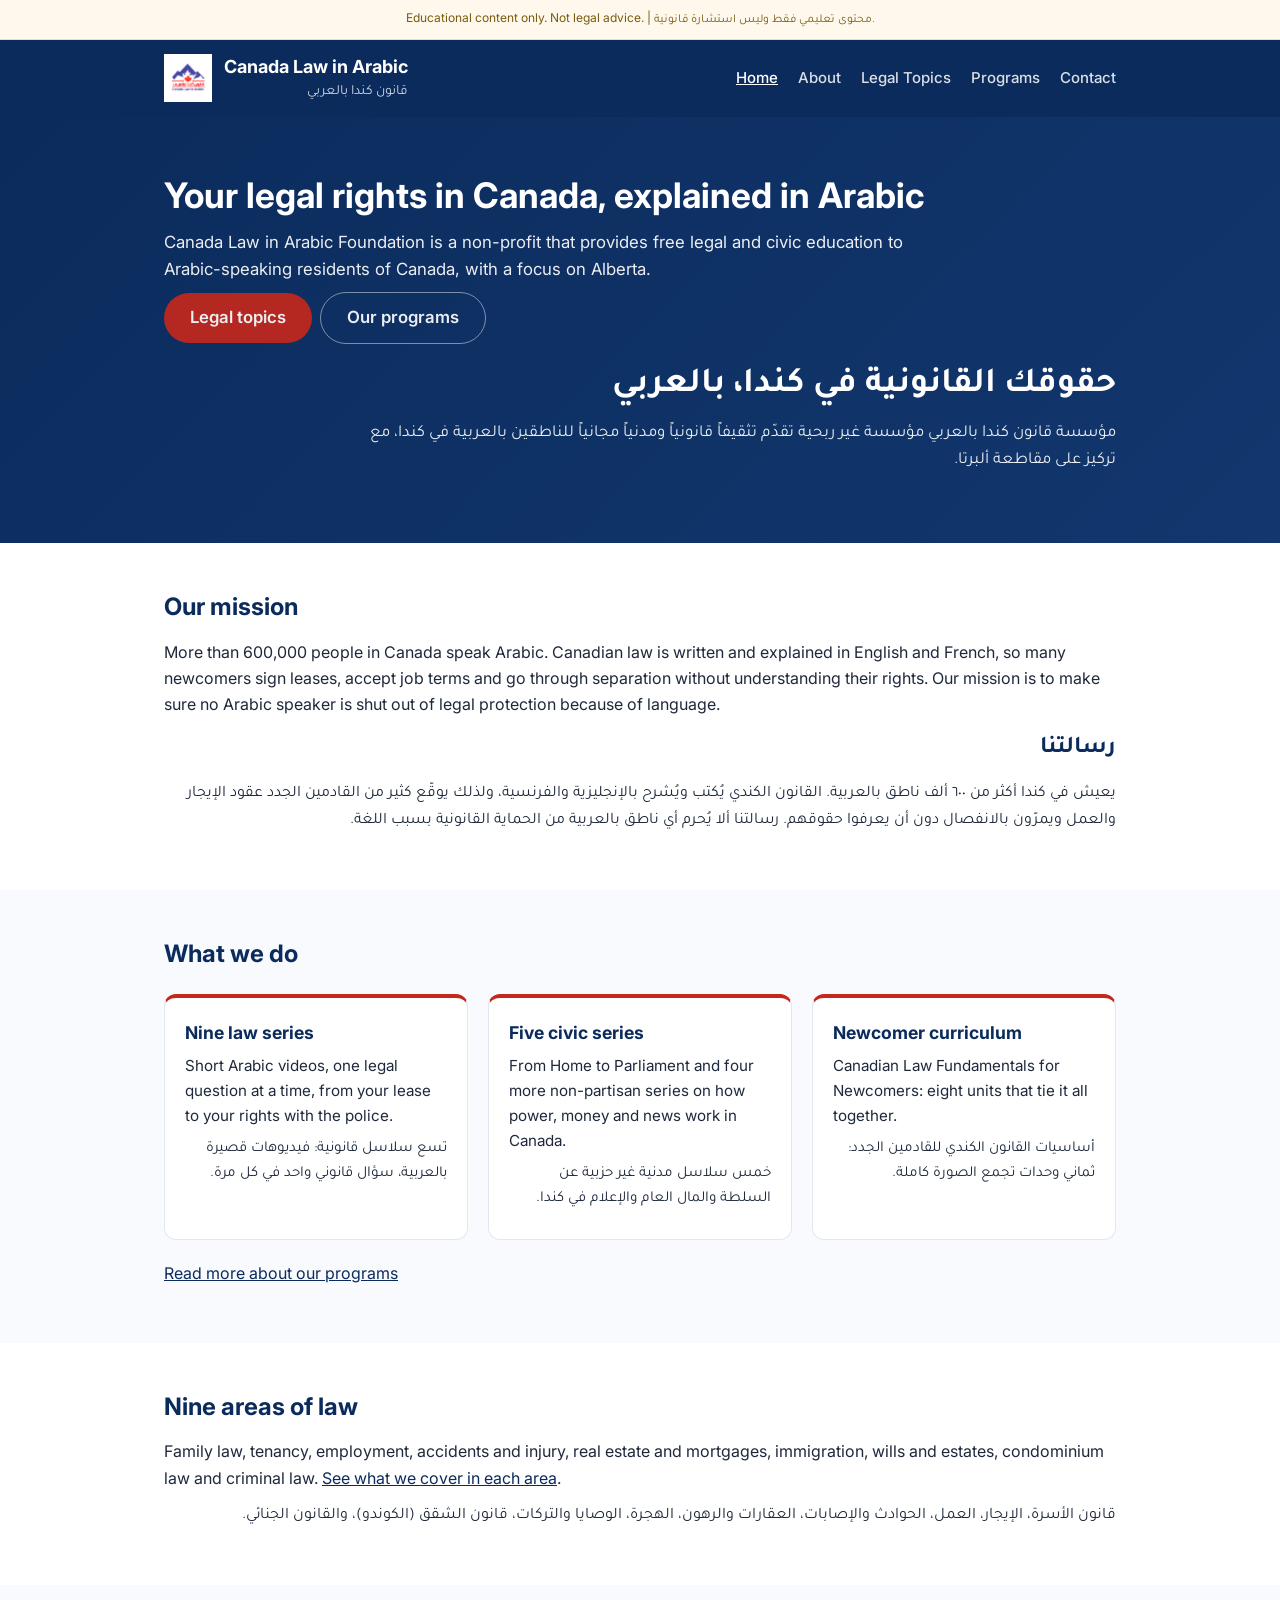
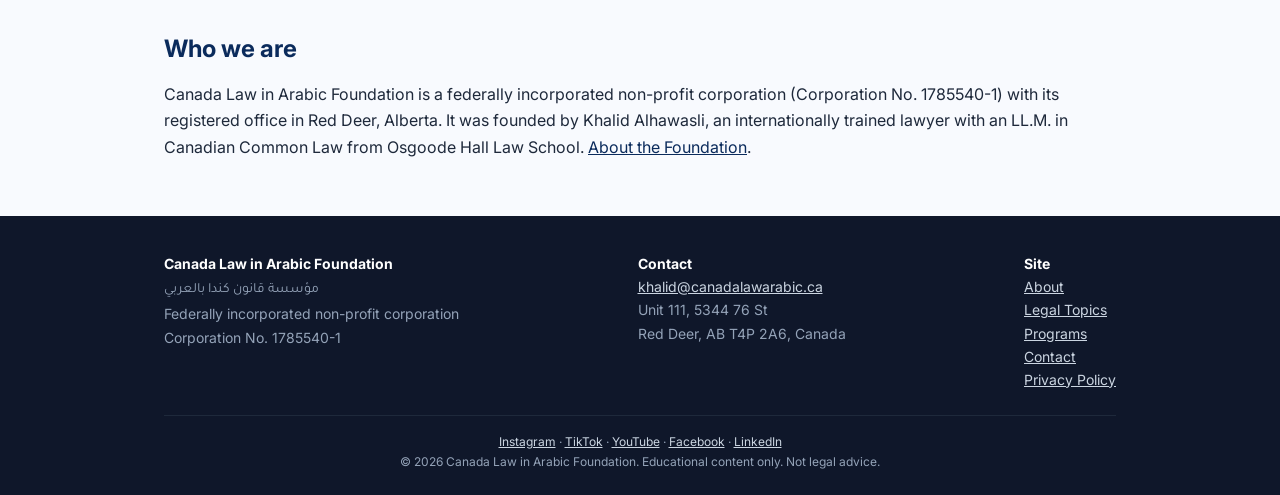
==== commit d7710e42: "Add files via upload" ====
--- a/index.html
+++ b/index.html
@@ -25,13 +25,14 @@
 <div class="ar"><h2>رسالتنا</h2><p>يعيش في كندا أكثر من ٦٠٠ ألف ناطق بالعربية. القانون الكندي يُكتب ويُشرح بالإنجليزية والفرنسية، ولذلك يوقّع كثير من القادمين الجدد عقود الإيجار والعمل ويمرّون بالانفصال دون أن يعرفوا حقوقهم. رسالتنا ألا يُحرم أي ناطق بالعربية من الحماية القانونية بسبب اللغة.</p></div></div></section>
 <section class="alt"><div class="container"><h2>What we do</h2>
 <div class="grid">
-<div class="card"><h3>Short legal videos</h3><p>Hundreds of short Arabic videos that explain one legal question at a time, free on social media.</p><p class="ar">مئات الفيديوهات القصيرة بالعربية، كل فيديو يشرح مسألة قانونية واحدة.</p></div>
-<div class="card"><h3>Civic education</h3><p>From Home to Parliament, a non-partisan series on how government and elections work in Canada.</p><p class="ar">من البيت إلى البرلمان: سلسلة غير حزبية عن عمل الحكومة والانتخابات في كندا.</p></div>
+<div class="card"><h3>Nine law series</h3><p>Short Arabic videos, one legal question at a time, from your lease to your rights with the police.</p><p class="ar">تسع سلاسل قانونية: فيديوهات قصيرة بالعربية، سؤال قانوني واحد في كل مرة.</p></div>
+<div class="card"><h3>Five civic series</h3><p>From Home to Parliament and four more non-partisan series on how power, money and news work in Canada.</p><p class="ar">خمس سلاسل مدنية غير حزبية عن السلطة والمال العام والإعلام في كندا.</p></div>
+<div class="card"><h3>Newcomer curriculum</h3><p>Canadian Law Fundamentals for Newcomers: eight units that tie it all together.</p><p class="ar">أساسيات القانون الكندي للقادمين الجدد: ثماني وحدات تجمع الصورة كاملة.</p></div>
 </div>
 <p style="margin-top:20px"><a href="programs.html">Read more about our programs</a></p></div></section>
-<section><div class="container"><h2>Eight areas of law</h2>
-<p>Family law, tenancy, employment, accidents and injury, real estate and mortgages, immigration, wills and estates, and condominium law. <a href="topics.html">See what we cover in each area</a>.</p>
-<p class="ar">قانون الأسرة، الإيجار، العمل، الحوادث والإصابات، العقارات والرهون، الهجرة، الوصايا والتركات، وقانون الشقق (الكوندو).</p></div></section>
+<section><div class="container"><h2>Nine areas of law</h2>
+<p>Family law, tenancy, employment, accidents and injury, real estate and mortgages, immigration, wills and estates, condominium law and criminal law. <a href="topics.html">See what we cover in each area</a>.</p>
+<p class="ar">قانون الأسرة، الإيجار، العمل، الحوادث والإصابات، العقارات والرهون، الهجرة، الوصايا والتركات، قانون الشقق (الكوندو)، والقانون الجنائي.</p></div></section>
 <section class="alt"><div class="container"><h2>Who we are</h2>
 <p>Canada Law in Arabic Foundation is a federally incorporated non-profit corporation (Corporation No. 1785540-1) with its registered office in Red Deer, Alberta. It was founded by Khalid Alhawasli, an internationally trained lawyer with an LL.M. in Canadian Common Law from Osgoode Hall Law School. <a href="about.html">About the Foundation</a>.</p></div></section>
 
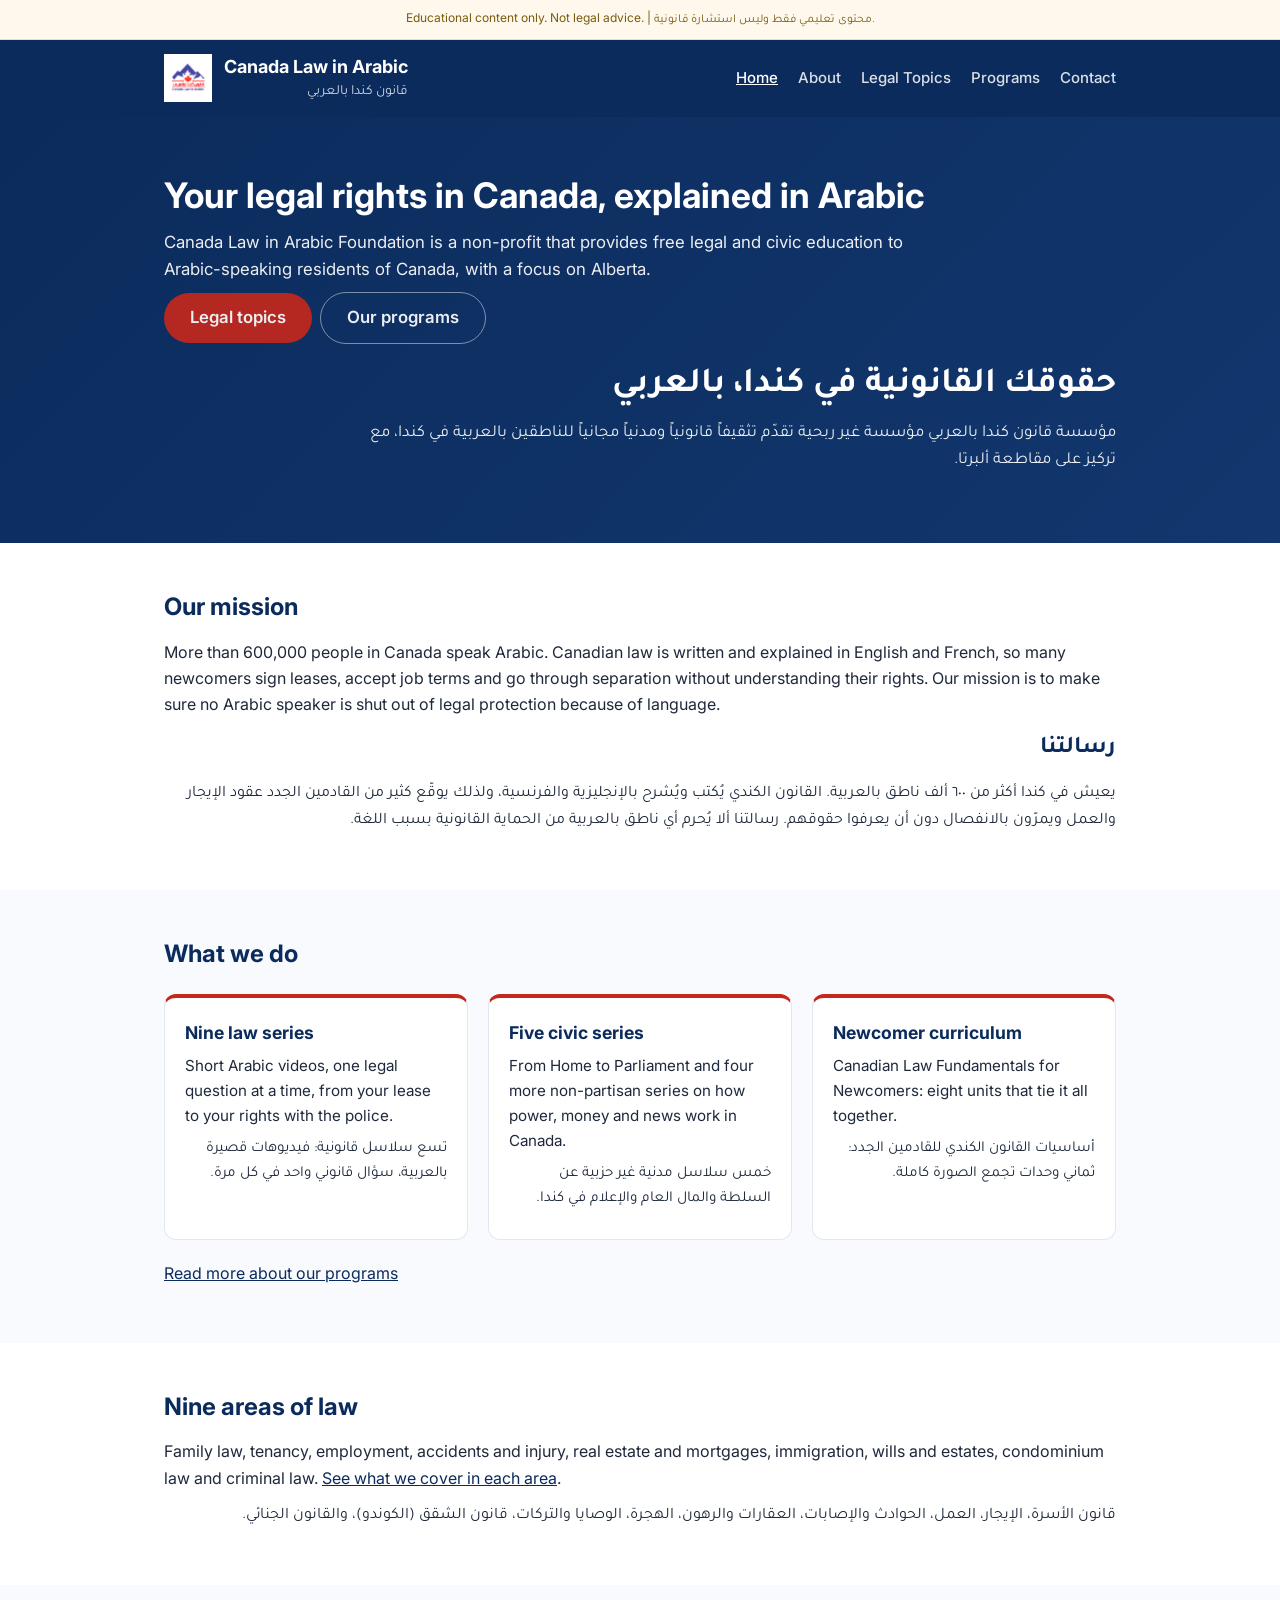
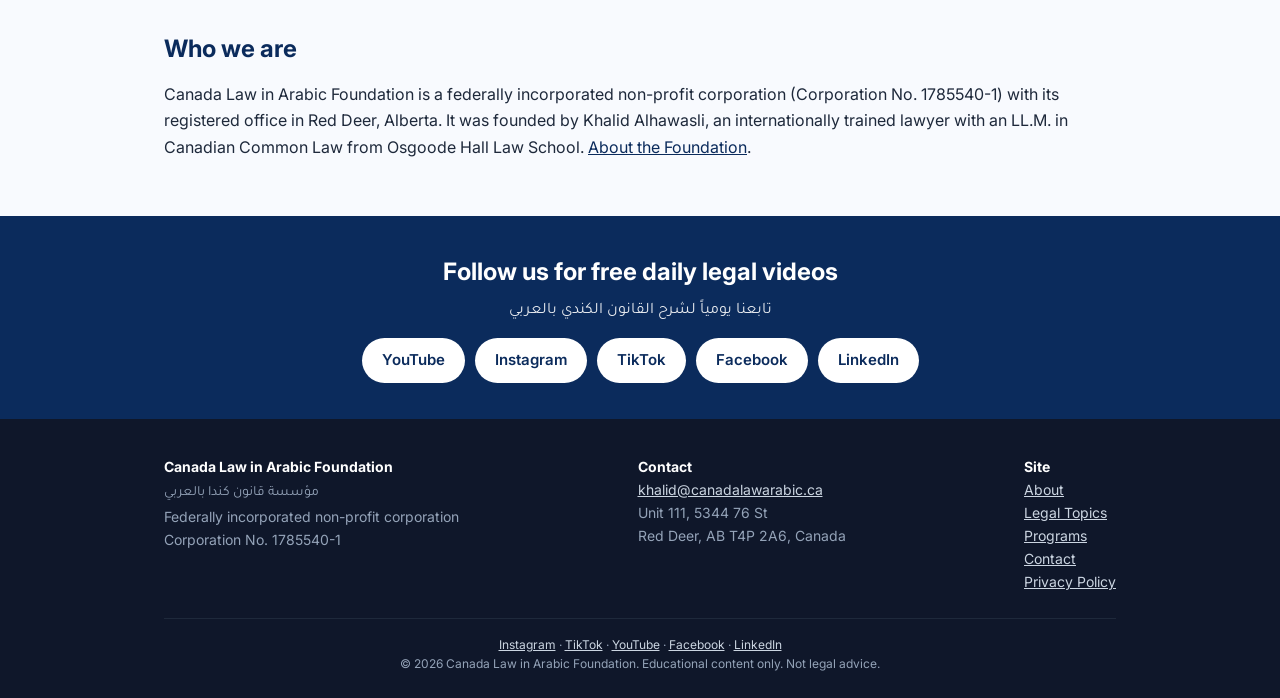
==== commit 6dbb2dd1: "Add social follow section, topic videos, click tracking" ====
--- a/index.html
+++ b/index.html
@@ -5,18 +5,31 @@
 <meta name="viewport" content="width=device-width, initial-scale=1.0">
 <title>Free legal education in Arabic | Canada Law in Arabic Foundation</title>
 <meta name="description" content="Canada Law in Arabic Foundation is a federal non-profit providing free Arabic-language legal and civic education for Arabic speakers in Canada.">
+<script async src="https://www.googletagmanager.com/gtag/js?id=G-W6ZR0PTBBL"></script>
+<script>window.dataLayer=window.dataLayer||[];function gtag(){dataLayer.push(arguments);}gtag('js',new Date());gtag('config','G-W6ZR0PTBBL');</script>
+<link rel="canonical" href="https://canadalawarabic.ca/">
+<link rel="icon" href="/favicon.ico" sizes="48x48">
+<link rel="icon" type="image/png" sizes="192x192" href="/favicon-192.png">
+<link rel="apple-touch-icon" href="/apple-touch-icon.png">
+<meta property="og:type" content="website">
+<meta property="og:site_name" content="Canada Law in Arabic Foundation">
+<meta property="og:title" content="Free legal education in Arabic | Canada Law in Arabic Foundation">
+<meta property="og:description" content="Canada Law in Arabic Foundation is a federal non-profit providing free Arabic-language legal and civic education for Arabic speakers in Canada.">
+<meta property="og:url" content="https://canadalawarabic.ca/">
+<meta property="og:image" content="https://canadalawarabic.ca/favicon-192.png">
+<script type="application/ld+json">{"@context":"https://schema.org","@type":"NGO","name":"Canada Law in Arabic Foundation","alternateName":["Canada Law in Arabic","قانون كندا بالعربي"],"url":"https://canadalawarabic.ca/","logo":"https://canadalawarabic.ca/favicon-192.png","email":"khalid@canadalawarabic.ca","address":{"@type":"PostalAddress","streetAddress":"Unit 111, 5344 76 St","addressLocality":"Red Deer","addressRegion":"AB","postalCode":"T4P 2A6","addressCountry":"CA"},"sameAs":["https://instagram.com/canadalawarabic","https://tiktok.com/@canadalawarabic","https://youtube.com/@canadalawarabic","https://facebook.com/canadalawarabic","https://linkedin.com/company/canadalawarabic"]}</script>
 <link rel="preconnect" href="https://fonts.googleapis.com">
 <link href="https://fonts.googleapis.com/css2?family=Inter:wght@400;500;600;700&family=Tajawal:wght@400;500;700&display=swap" rel="stylesheet">
-<link rel="stylesheet" href="style.css">
+<link rel="stylesheet" href="/style.css">
 </head>
 <body>
 <div class="notice">Educational content only. Not legal advice. | <span class="ar">محتوى تعليمي فقط وليس استشارة قانونية.</span></div>
 <nav><div class="container nav-inner">
-<a class="logo" href="index.html"><img src="images/logo.png" alt="Canada Law in Arabic Foundation logo" width="48" height="48"><span>Canada Law in Arabic<small class="ar">قانون كندا بالعربي</small></span></a>
-<div class="nav-links"><a href="index.html" class="current">Home</a><a href="about.html">About</a><a href="topics.html">Legal Topics</a><a href="programs.html">Programs</a><a href="contact.html">Contact</a></div>
+<a class="logo" href="/"><img src="/images/logo.png" alt="Canada Law in Arabic Foundation logo" width="48" height="48"><span>Canada Law in Arabic<small class="ar">قانون كندا بالعربي</small></span></a>
+<div class="nav-links"><a href="/" class="current">Home</a><a href="/about">About</a><a href="/topics">Legal Topics</a><a href="/programs">Programs</a><a href="/contact">Contact</a></div>
 </div></nav>
 <header class="page"><div class="container">
-<h1>Your legal rights in Canada, explained in Arabic</h1><p>Canada Law in Arabic Foundation is a non-profit that provides free legal and civic education to Arabic-speaking residents of Canada, with a focus on Alberta. <br><a class="btn" href="topics.html">Legal topics</a><a class="btn ghost" href="programs.html">Our programs</a></p>
+<h1>Your legal rights in Canada, explained in Arabic</h1><p>Canada Law in Arabic Foundation is a non-profit that provides free legal and civic education to Arabic-speaking residents of Canada, with a focus on Alberta. <br><a class="btn" href="/topics">Legal topics</a><a class="btn ghost" href="/programs">Our programs</a></p>
 <div class="ar"><h1>حقوقك القانونية في كندا، بالعربي</h1><p>مؤسسة قانون كندا بالعربي مؤسسة غير ربحية تقدّم تثقيفاً قانونياً ومدنياً مجانياً للناطقين بالعربية في كندا، مع تركيز على مقاطعة ألبرتا.</p></div>
 </div></header>
 <main>
@@ -29,21 +42,27 @@
 <div class="card"><h3>Five civic series</h3><p>From Home to Parliament and four more non-partisan series on how power, money and news work in Canada.</p><p class="ar">خمس سلاسل مدنية غير حزبية عن السلطة والمال العام والإعلام في كندا.</p></div>
 <div class="card"><h3>Newcomer curriculum</h3><p>Canadian Law Fundamentals for Newcomers: eight units that tie it all together.</p><p class="ar">أساسيات القانون الكندي للقادمين الجدد: ثماني وحدات تجمع الصورة كاملة.</p></div>
 </div>
-<p style="margin-top:20px"><a href="programs.html">Read more about our programs</a></p></div></section>
+<p style="margin-top:20px"><a href="/programs">Read more about our programs</a></p></div></section>
 <section><div class="container"><h2>Nine areas of law</h2>
-<p>Family law, tenancy, employment, accidents and injury, real estate and mortgages, immigration, wills and estates, condominium law and criminal law. <a href="topics.html">See what we cover in each area</a>.</p>
+<p>Family law, tenancy, employment, accidents and injury, real estate and mortgages, immigration, wills and estates, condominium law and criminal law. <a href="/topics">See what we cover in each area</a>.</p>
 <p class="ar">قانون الأسرة، الإيجار، العمل، الحوادث والإصابات، العقارات والرهون، الهجرة، الوصايا والتركات، قانون الشقق (الكوندو)، والقانون الجنائي.</p></div></section>
 <section class="alt"><div class="container"><h2>Who we are</h2>
-<p>Canada Law in Arabic Foundation is a federally incorporated non-profit corporation (Corporation No. 1785540-1) with its registered office in Red Deer, Alberta. It was founded by Khalid Alhawasli, an internationally trained lawyer with an LL.M. in Canadian Common Law from Osgoode Hall Law School. <a href="about.html">About the Foundation</a>.</p></div></section>
+<p>Canada Law in Arabic Foundation is a federally incorporated non-profit corporation (Corporation No. 1785540-1) with its registered office in Red Deer, Alberta. It was founded by Khalid Alhawasli, an internationally trained lawyer with an LL.M. in Canadian Common Law from Osgoode Hall Law School. <a href="/about">About the Foundation</a>.</p></div></section>
 
 </main>
+<section class="follow"><div class="container">
+<h2>Follow us for free daily legal videos</h2>
+<p class="ar" style="text-align:center">تابعنا يومياً لشرح القانون الكندي بالعربي</p>
+<div class="social"><a href="https://youtube.com/@canadalawarabic" target="_blank" rel="noopener">YouTube</a><a href="https://instagram.com/canadalawarabic" target="_blank" rel="noopener">Instagram</a><a href="https://tiktok.com/@canadalawarabic" target="_blank" rel="noopener">TikTok</a><a href="https://facebook.com/canadalawarabic" target="_blank" rel="noopener">Facebook</a><a href="https://linkedin.com/company/canadalawarabic" target="_blank" rel="noopener">LinkedIn</a></div>
+</div></section>
 <footer><div class="container">
 <div class="cols">
 <div><strong>Canada Law in Arabic Foundation</strong><br><span class="ar">مؤسسة قانون كندا بالعربي</span><br>Federally incorporated non-profit corporation<br>Corporation No. 1785540-1</div>
 <div><strong>Contact</strong><br><a href="mailto:khalid@canadalawarabic.ca">khalid@canadalawarabic.ca</a><br>Unit 111, 5344 76 St<br>Red Deer, AB T4P 2A6, Canada</div>
-<div><strong>Site</strong><br><a href="about.html">About</a><br><a href="topics.html">Legal Topics</a><br><a href="programs.html">Programs</a><br><a href="contact.html">Contact</a><br><a href="privacy.html">Privacy Policy</a></div>
+<div><strong>Site</strong><br><a href="/about">About</a><br><a href="/topics">Legal Topics</a><br><a href="/programs">Programs</a><br><a href="/contact">Contact</a><br><a href="/privacy">Privacy Policy</a></div>
 </div>
 <div class="small"><a href="https://instagram.com/canadalawarabic" target="_blank" rel="noopener">Instagram</a> · <a href="https://tiktok.com/@canadalawarabic" target="_blank" rel="noopener">TikTok</a> · <a href="https://youtube.com/@canadalawarabic" target="_blank" rel="noopener">YouTube</a> · <a href="https://facebook.com/canadalawarabic" target="_blank" rel="noopener">Facebook</a> · <a href="https://linkedin.com/company/canadalawarabic" target="_blank" rel="noopener">LinkedIn</a><br>© 2026 Canada Law in Arabic Foundation. Educational content only. Not legal advice.</div>
 </div></footer>
+<script>document.addEventListener('click',function(e){var a=e.target.closest('a');if(!a||!window.gtag)return;var h=a.href||'';var m=h.match(/(youtube|instagram|tiktok|facebook|linkedin)\.com/);if(m){gtag('event','social_click',{platform:m[1],link_url:h});}else if(h.indexOf('mailto:')===0){gtag('event','contact_email_click',{link_url:h});}});</script>
 </body>
 </html>
--- a/style.css
+++ b/style.css
@@ -38,3 +38,14 @@
 footer strong{color:#fff}
 footer .small{border-top:1px solid #1e293b;margin-top:24px;padding-top:16px;font-size:12px;text-align:center}
 @media(max-width:700px){header.page h1{font-size:1.7rem}.nav-inner{flex-direction:column;align-items:flex-start}}
+
+.follow{background:var(--navy);color:#fff;padding:36px 0;text-align:center}
+.follow h2{color:#fff;margin-bottom:6px}
+.follow p{opacity:.9;margin-bottom:14px}
+.social{display:flex;flex-wrap:wrap;justify-content:center;gap:10px}
+.social a{background:#fff;color:var(--navy);text-decoration:none;font-weight:600;padding:10px 20px;border-radius:40px;font-size:15px}
+.social a:hover{background:var(--red);color:#fff}
+.vids{display:flex;flex-direction:column;gap:8px;margin:12px 0 6px}
+.vid{display:flex;align-items:center;gap:10px;text-decoration:none;color:var(--navy);font-size:13px;font-weight:600;line-height:1.35}
+.vid img{width:96px;height:54px;flex:0 0 96px;object-fit:cover;border-radius:6px;background:#e2e8f0}
+.watch{display:inline-block;font-size:14px;font-weight:600;color:var(--red);margin-top:4px}
